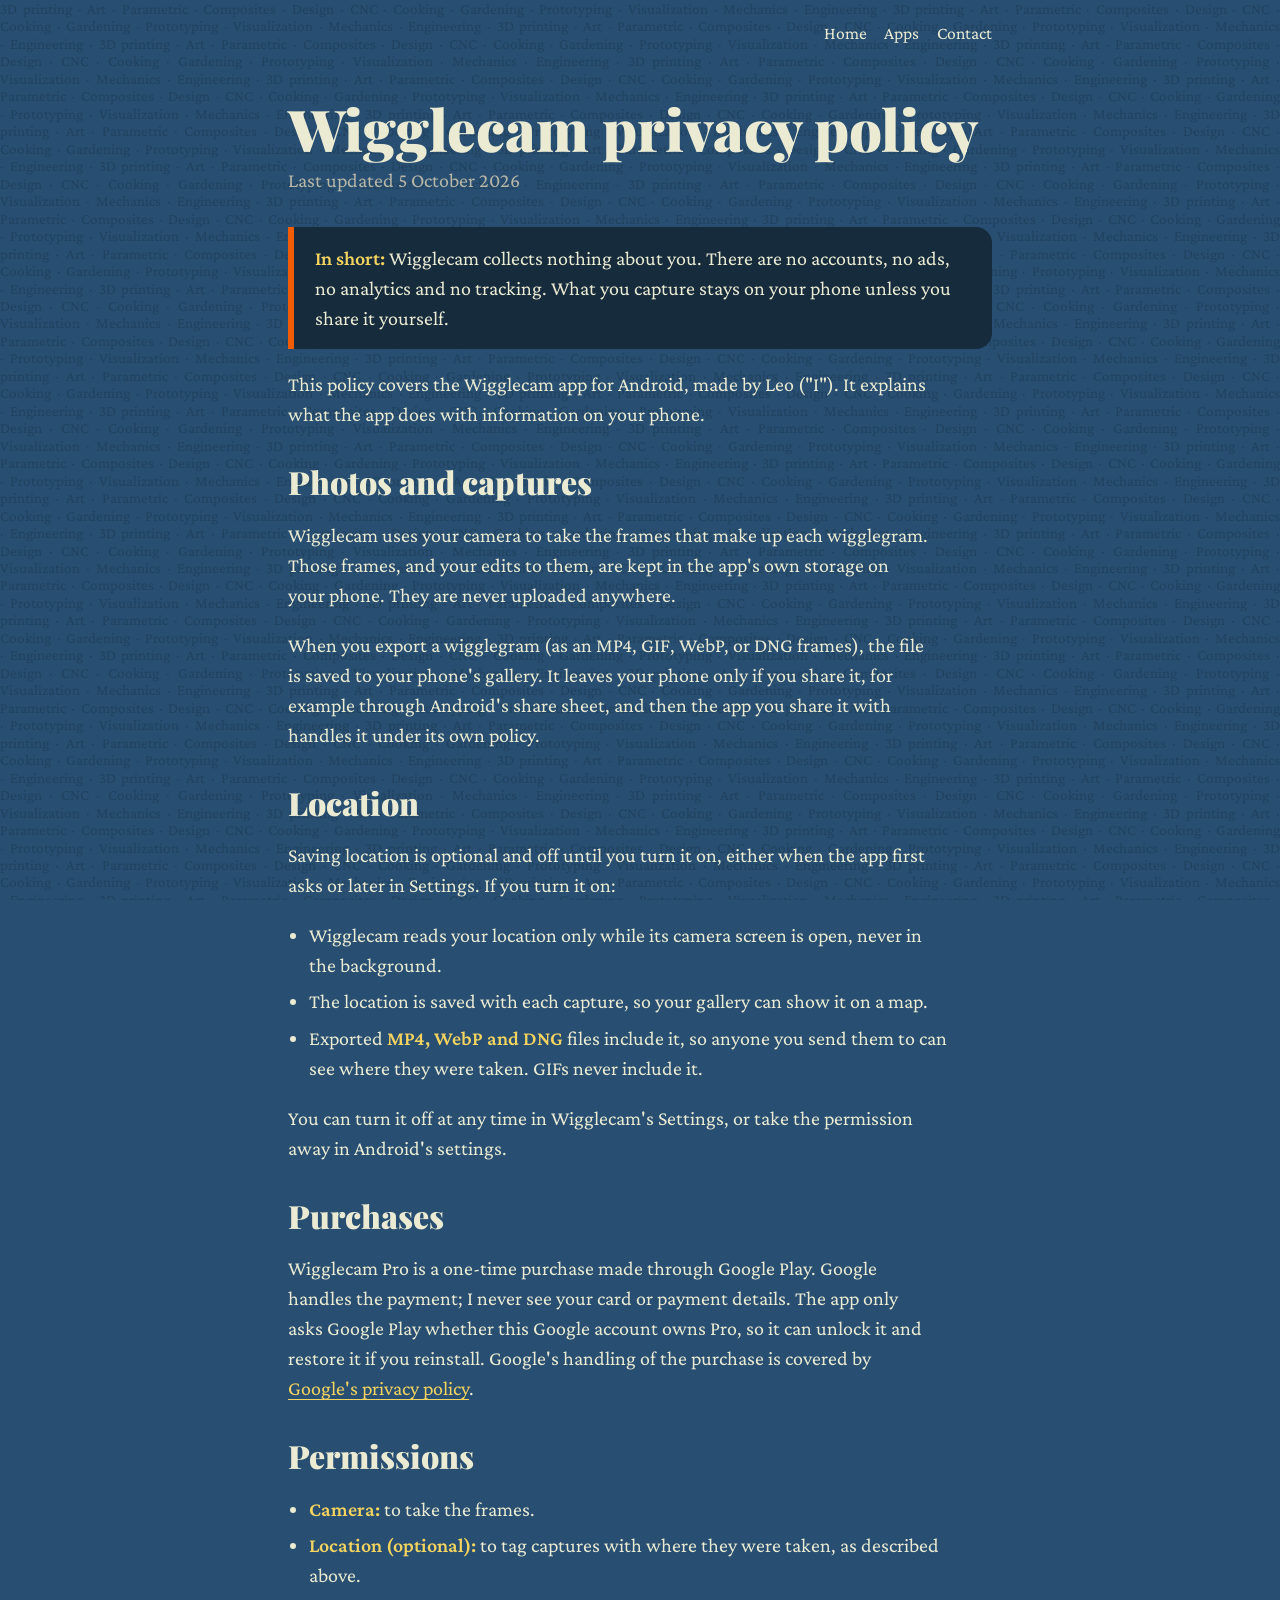
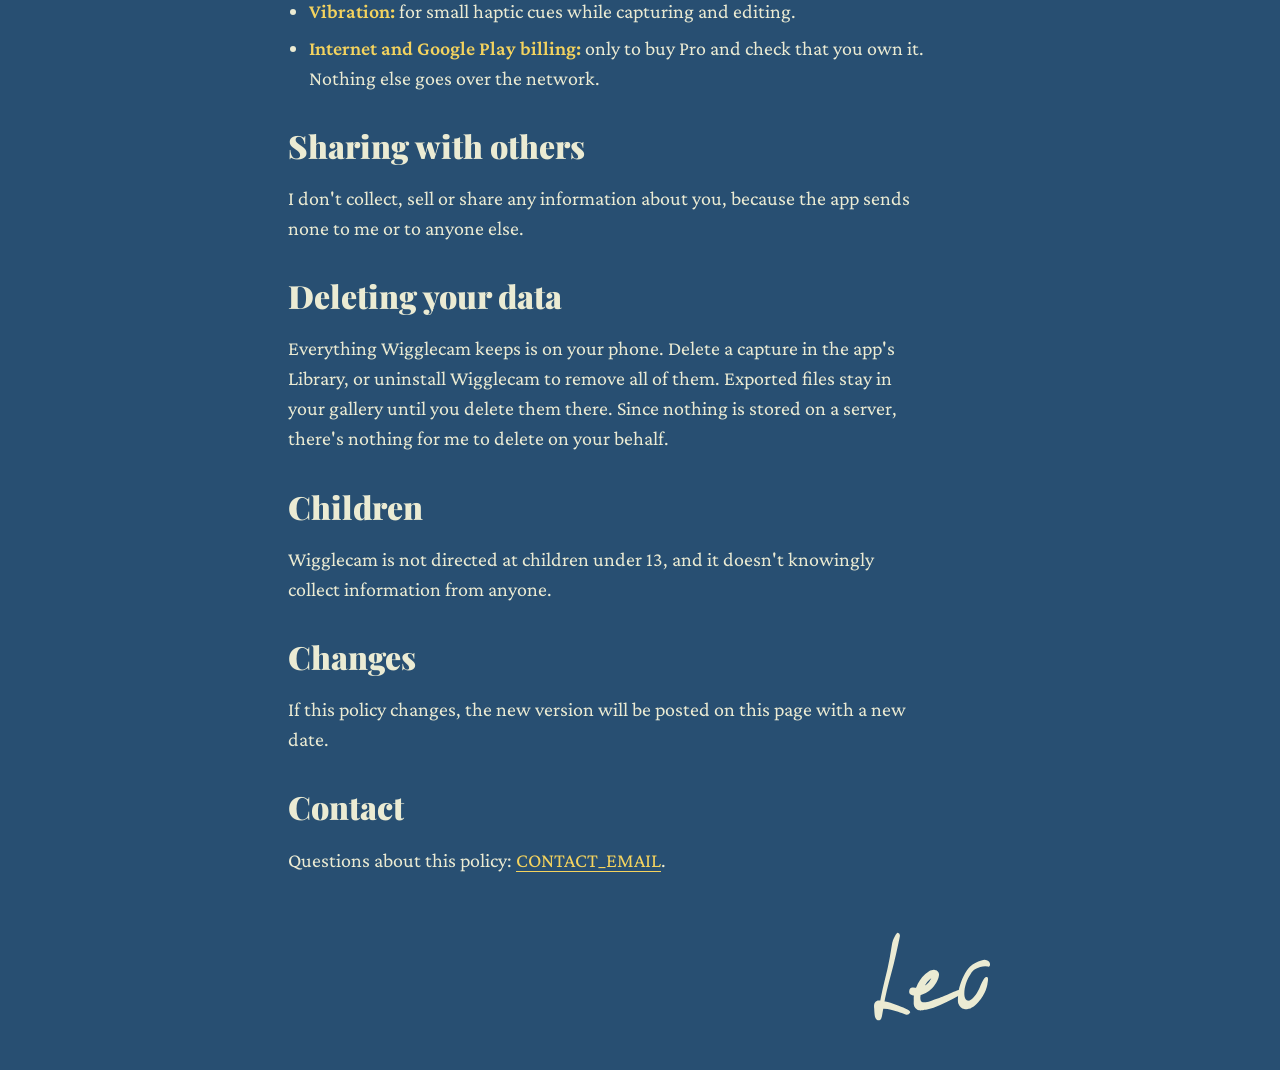
==== wigglecam/privacy/index.html @ 56bde82a "No site name in the header, cream headings throughout, fonts served from the site Playfair Display a" ====
<!doctype html>
<html lang="en">
<head>
  <meta charset="utf-8">
  <meta name="viewport" content="width=device-width, initial-scale=1">
  <title>Wigglecam Privacy Policy</title>
  <meta name="description" content="What Wigglecam does with your photos, your location and your purchase: it keeps them on your phone.">
  <link rel="icon" href="../../assets/logo.svg" type="image/svg+xml">
  <link rel="stylesheet" href="../../assets/fonts.css">
  <link rel="stylesheet" href="../../assets/site.css">
</head>
<body>
  <div class="texture" aria-hidden="true"></div>
  <div class="page policy">
    <header class="top">
      <nav aria-label="Sections"><a href="../../">Home</a><a href="../../#apps">Apps</a><a href="../../#contact">Contact</a></nav>
    </header>

    <main>
      <h1>Wigglecam privacy policy</h1>
      <p class="date">Last updated 5 October 2026</p>

      <div class="summary">
        <p><strong>In short:</strong> Wigglecam collects nothing about you. There are no accounts, no ads, no analytics and no tracking. What you capture stays on your phone unless you share it yourself.</p>
      </div>

      <p>This policy covers the Wigglecam app for Android, made by Leo ("I"). It explains what the app does with information on your phone.</p>

      <h2>Photos and captures</h2>
      <p>Wigglecam uses your camera to take the frames that make up each wigglegram. Those frames, and your edits to them, are kept in the app's own storage on your phone. They are never uploaded anywhere.</p>
      <p>When you export a wigglegram (as an MP4, GIF, WebP, or DNG frames), the file is saved to your phone's gallery. It leaves your phone only if you share it, for example through Android's share sheet, and then the app you share it with handles it under its own policy.</p>

      <h2>Location</h2>
      <p>Saving location is optional and off until you turn it on, either when the app first asks or later in Settings. If you turn it on:</p>
      <ul>
        <li>Wigglecam reads your location only while its camera screen is open, never in the background.</li>
        <li>The location is saved with each capture, so your gallery can show it on a map.</li>
        <li>Exported <strong>MP4, WebP and DNG</strong> files include it, so anyone you send them to can see where they were taken. GIFs never include it.</li>
      </ul>
      <p>You can turn it off at any time in Wigglecam's Settings, or take the permission away in Android's settings.</p>

      <h2>Purchases</h2>
      <p>Wigglecam Pro is a one-time purchase made through Google Play. Google handles the payment; I never see your card or payment details. The app only asks Google Play whether this Google account owns Pro, so it can unlock it and restore it if you reinstall. Google's handling of the purchase is covered by <a href="https://policies.google.com/privacy">Google's privacy policy</a>.</p>

      <h2>Permissions</h2>
      <ul>
        <li><strong>Camera:</strong> to take the frames.</li>
        <li><strong>Location (optional):</strong> to tag captures with where they were taken, as described above.</li>
        <li><strong>Vibration:</strong> for small haptic cues while capturing and editing.</li>
        <li><strong>Internet and Google Play billing:</strong> only to buy Pro and check that you own it. Nothing else goes over the network.</li>
      </ul>

      <h2>Sharing with others</h2>
      <p>I don't collect, sell or share any information about you, because the app sends none to me or to anyone else.</p>

      <h2>Deleting your data</h2>
      <p>Everything Wigglecam keeps is on your phone. Delete a capture in the app's Library, or uninstall Wigglecam to remove all of them. Exported files stay in your gallery until you delete them there. Since nothing is stored on a server, there's nothing for me to delete on your behalf.</p>

      <h2>Children</h2>
      <p>Wigglecam is not directed at children under 13, and it doesn't knowingly collect information from anyone.</p>

      <h2>Changes</h2>
      <p>If this policy changes, the new version will be posted on this page with a new date.</p>

      <h2>Contact</h2>
      <p>Questions about this policy: <a href="mailto:CONTACT_EMAIL">CONTACT_EMAIL</a>.</p>
    </main>

    <footer><img src="../../assets/signature.svg" alt="Leo"></footer>
  </div>
  <script src="../../assets/texture.js"></script>
</body>
</html>
---- assets/fonts.css ----
/* Playfair Display and Crimson Pro, served from this site. Both under the SIL Open Font License 1.1: see fonts/OFL-*.txt. */
@font-face {
  font-family: "Crimson Pro";
  font-style: italic;
  font-weight: 400;
  font-display: swap;
  src: url("fonts/CrimsonPro-italic-latin-ext.woff2") format("woff2");
  unicode-range: U+0100-02BA, U+02BD-02C5, U+02C7-02CC, U+02CE-02D7, U+02DD-02FF, U+0304, U+0308, U+0329, U+1D00-1DBF, U+1E00-1E9F, U+1EF2-1EFF, U+2020, U+20A0-20AB, U+20AD-20C4, U+2113, U+2C60-2C7F, U+A720-A7FF;
}

@font-face {
  font-family: "Crimson Pro";
  font-style: italic;
  font-weight: 400;
  font-display: swap;
  src: url("fonts/CrimsonPro-italic-latin.woff2") format("woff2");
  unicode-range: U+0000-00FF, U+0131, U+0152-0153, U+02BB-02BC, U+02C6, U+02DA, U+02DC, U+0304, U+0308, U+0329, U+2000-206F, U+20AC, U+2122, U+2191, U+2193, U+2212, U+2215, U+FEFF, U+FFFD;
}

@font-face {
  font-family: "Crimson Pro";
  font-style: normal;
  font-weight: 400;
  font-display: swap;
  src: url("fonts/CrimsonPro-normal-latin-ext.woff2") format("woff2");
  unicode-range: U+0100-02BA, U+02BD-02C5, U+02C7-02CC, U+02CE-02D7, U+02DD-02FF, U+0304, U+0308, U+0329, U+1D00-1DBF, U+1E00-1E9F, U+1EF2-1EFF, U+2020, U+20A0-20AB, U+20AD-20C4, U+2113, U+2C60-2C7F, U+A720-A7FF;
}

@font-face {
  font-family: "Crimson Pro";
  font-style: normal;
  font-weight: 400;
  font-display: swap;
  src: url("fonts/CrimsonPro-normal-latin.woff2") format("woff2");
  unicode-range: U+0000-00FF, U+0131, U+0152-0153, U+02BB-02BC, U+02C6, U+02DA, U+02DC, U+0304, U+0308, U+0329, U+2000-206F, U+20AC, U+2122, U+2191, U+2193, U+2212, U+2215, U+FEFF, U+FFFD;
}

@font-face {
  font-family: "Crimson Pro";
  font-style: normal;
  font-weight: 600;
  font-display: swap;
  src: url("fonts/CrimsonPro-normal-latin-ext.woff2") format("woff2");
  unicode-range: U+0100-02BA, U+02BD-02C5, U+02C7-02CC, U+02CE-02D7, U+02DD-02FF, U+0304, U+0308, U+0329, U+1D00-1DBF, U+1E00-1E9F, U+1EF2-1EFF, U+2020, U+20A0-20AB, U+20AD-20C4, U+2113, U+2C60-2C7F, U+A720-A7FF;
}

@font-face {
  font-family: "Crimson Pro";
  font-style: normal;
  font-weight: 600;
  font-display: swap;
  src: url("fonts/CrimsonPro-normal-latin.woff2") format("woff2");
  unicode-range: U+0000-00FF, U+0131, U+0152-0153, U+02BB-02BC, U+02C6, U+02DA, U+02DC, U+0304, U+0308, U+0329, U+2000-206F, U+20AC, U+2122, U+2191, U+2193, U+2212, U+2215, U+FEFF, U+FFFD;
}

@font-face {
  font-family: "Playfair Display";
  font-style: normal;
  font-weight: 900;
  font-display: swap;
  src: url("fonts/PlayfairDisplay-normal-latin-ext.woff2") format("woff2");
  unicode-range: U+0100-02BA, U+02BD-02C5, U+02C7-02CC, U+02CE-02D7, U+02DD-02FF, U+0304, U+0308, U+0329, U+1D00-1DBF, U+1E00-1E9F, U+1EF2-1EFF, U+2020, U+20A0-20AB, U+20AD-20C4, U+2113, U+2C60-2C7F, U+A720-A7FF;
}

@font-face {
  font-family: "Playfair Display";
  font-style: normal;
  font-weight: 900;
  font-display: swap;
  src: url("fonts/PlayfairDisplay-normal-latin.woff2") format("woff2");
  unicode-range: U+0000-00FF, U+0131, U+0152-0153, U+02BB-02BC, U+02C6, U+02DA, U+02DC, U+0304, U+0308, U+0329, U+2000-206F, U+20AC, U+2122, U+2191, U+2193, U+2212, U+2215, U+FEFF, U+FFFD;
}
---- assets/site.css ----
:root {
  --navy: #284f72;
  --navy-deep: #162c3d;
  --cream: #ebebd3;
  --cream-dim: #b7b6a7;
  --yellow: #f4d35e;
  --peach: #ee964b;
  --orange: #f25c05;
  --rust: #bc4206;
  --display: "Playfair Display", "Bodoni MT", Didot, Georgia, serif;
  --body: "Crimson Pro", "Times New Roman", Times, serif;
}

* { box-sizing: border-box; }

html { background: var(--navy); }

body {
  margin: 0;
  min-height: 100vh;
  background: var(--navy);
  color: var(--cream);
  font: 400 1.25rem/1.5 var(--body);
  -webkit-font-smoothing: antialiased;
  overflow-x: hidden;
}

/* The faint wall of words behind everything, as in the definition panel. */
.texture {
  position: fixed;
  inset: 0;
  z-index: 0;
  overflow: hidden;
  pointer-events: none;
  user-select: none;
  color: var(--navy-deep);
  opacity: 0.35;
  font: 400 0.95rem/1.15 var(--body);
  word-spacing: 0.15em;
  text-align: justify;
}

.page {
  position: relative;
  z-index: 1;
  max-width: 46rem;
  margin: 0 auto;
  padding: 0 16px 3rem;
}

a { color: var(--yellow); text-decoration-thickness: 1px; text-underline-offset: 0.18em; }
a:hover { color: var(--peach); }

/* Header */
.top {
  display: flex;
  justify-content: flex-end;
  padding: 1.25rem 0;
}
.top nav { display: flex; gap: 1.1rem; font-size: 1.1rem; }
.top nav a { color: var(--cream); text-decoration: none; }
.top nav a:hover { color: var(--yellow); }

/* The dictionary entry */
.entry { padding: 2.5rem 0 1rem; }
.word {
  margin: 0;
  font: 900 clamp(4rem, 17vw, 8.5rem)/0.95 var(--display);
  letter-spacing: -0.01em;
  color: var(--cream);
}
.pron {
  margin: 0.6rem 0 1.8rem;
  font-size: clamp(1.6rem, 5vw, 2.3rem);
}
.pron em { font-style: normal; margin-left: 0.5em; font-size: 0.85em; }
.defs { margin: 0; padding: 0 0 0 1.6rem; font-size: clamp(1.25rem, 3.6vw, 1.55rem); }
.defs li { padding-left: 0.3rem; margin-bottom: 0.5rem; }
.defs li::marker { font-weight: 700; }

/* Sections */
h2 {
  font: 900 clamp(2.2rem, 7vw, 3rem)/1.1 var(--display);
  margin: 2.5rem 0 1.2rem;
  color: var(--cream);
}

.app {
  display: grid;
  grid-template-columns: 5.5rem 1fr;
  gap: 1.25rem;
  align-items: start;
  padding: 1.5rem;
  background: var(--navy-deep);
  border-radius: 1.4rem;
  box-shadow: 0.5rem 0.5rem 0 var(--orange);
}
.app img { width: 5.5rem; height: 5.5rem; display: block; border-radius: 1.3rem; }
.app h3 {
  margin: 0 0 0.3rem;
  font: 900 2rem/1.1 var(--display);
  color: var(--cream);
}
.app p { margin: 0 0 0.75rem; }
.status {
  display: inline-block;
  padding: 0.1rem 0.8rem;
  border-radius: 999px;
  background: var(--yellow);
  color: var(--navy-deep);
  font-weight: 600;
  font-size: 1rem;
}
.links { list-style: none; padding: 0; margin: 0.9rem 0 0; display: flex; flex-wrap: wrap; gap: 1.2rem; font-size: 1.1rem; }

@media (max-width: 30rem) {
  .app { grid-template-columns: 1fr; box-shadow: 0.35rem 0.35rem 0 var(--orange); }
  .app img { width: 4.5rem; height: 4.5rem; }
}

.contact p { margin: 0; font-size: 1.35rem; }

footer {
  margin-top: 3.5rem;
  display: flex;
  justify-content: flex-end;
}
footer img { width: 7.5rem; height: auto; }

/* The privacy policy */
.policy h1 {
  font: 900 clamp(2.4rem, 8vw, 3.6rem)/1.05 var(--display);
  margin: 2rem 0 0.4rem;
}
.policy .date { color: var(--cream-dim); margin: 0 0 2rem; }
.policy h2 { font-size: clamp(1.6rem, 5vw, 2rem); margin: 2.2rem 0 0.6rem; }
.policy p, .policy li { max-width: 40rem; }
.policy ul { padding-left: 1.3rem; }
.policy li { margin-bottom: 0.4rem; }
.policy strong { color: var(--yellow); font-weight: 600; }
.summary {
  background: var(--navy-deep);
  border-left: 0.4rem solid var(--orange);
  border-radius: 0 1rem 1rem 0;
  padding: 1rem 1.3rem;
  margin: 0 0 1rem;
}
.summary p { margin: 0; }
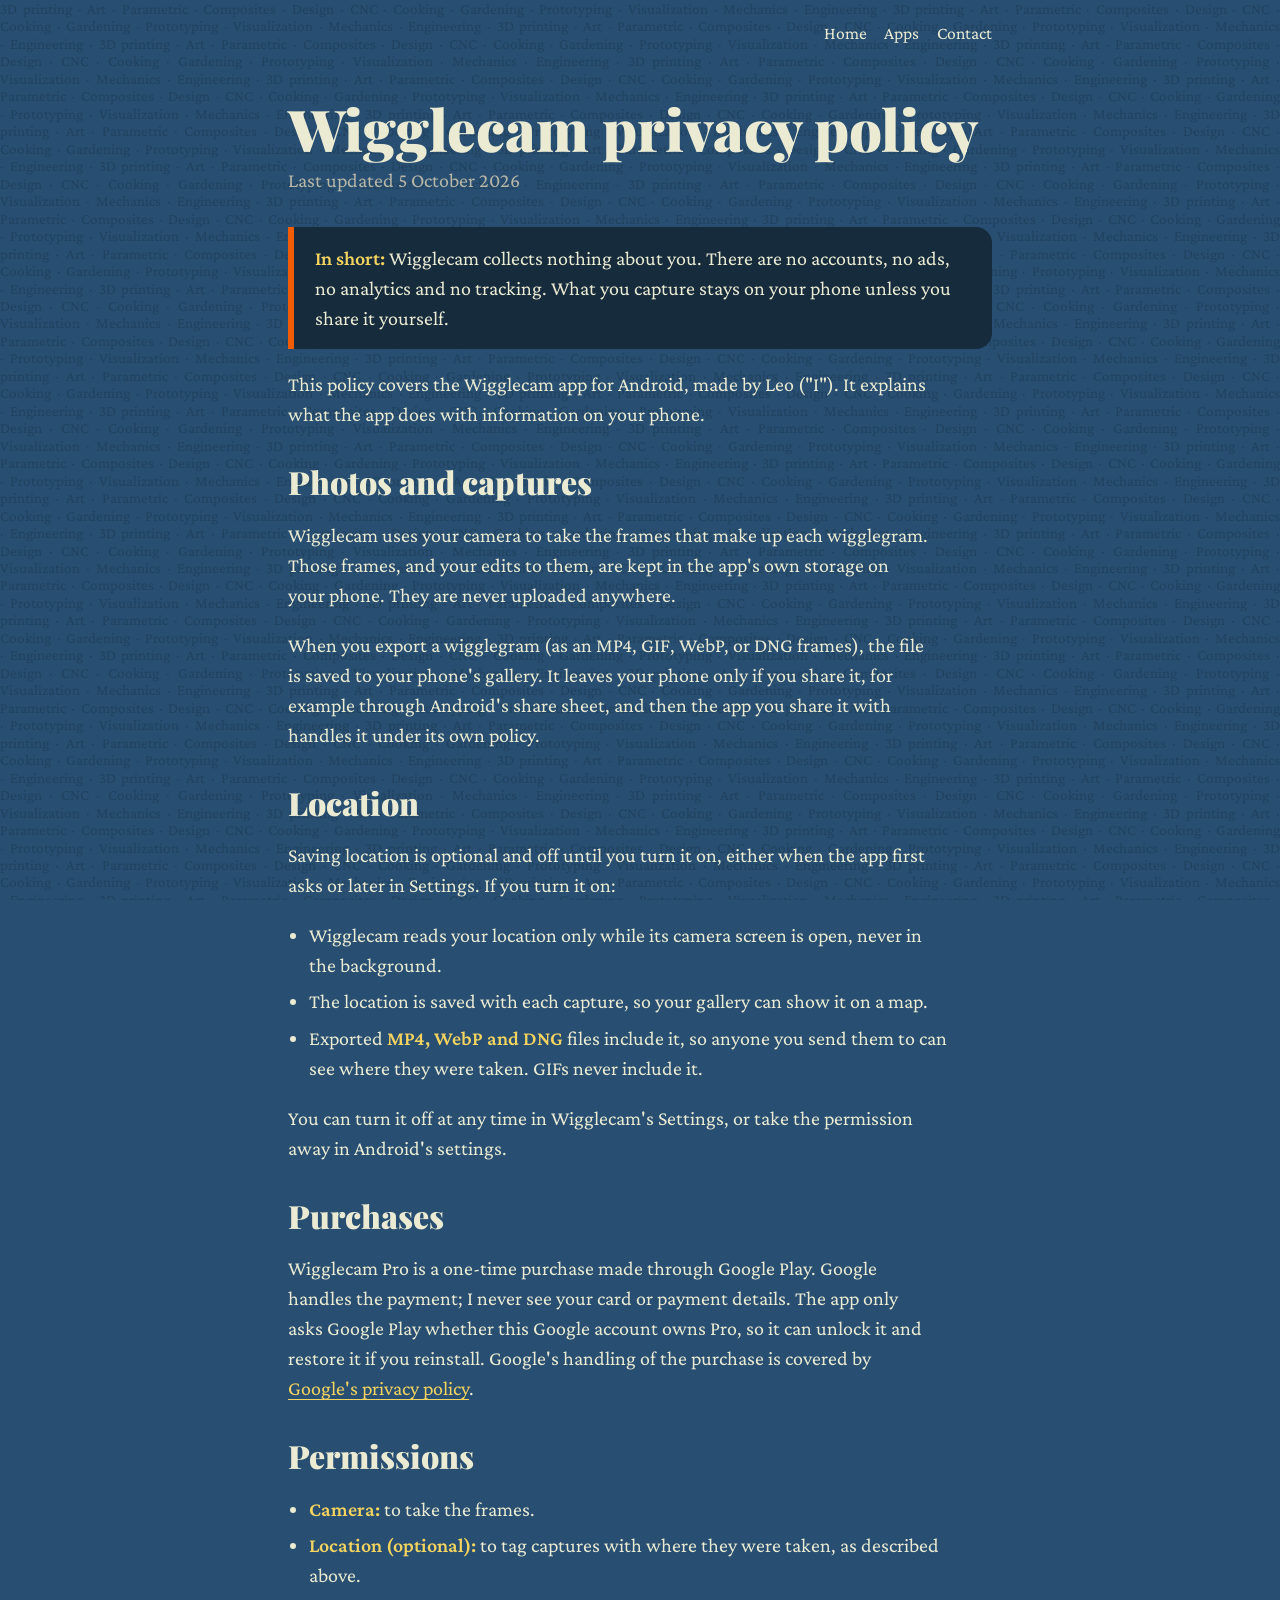
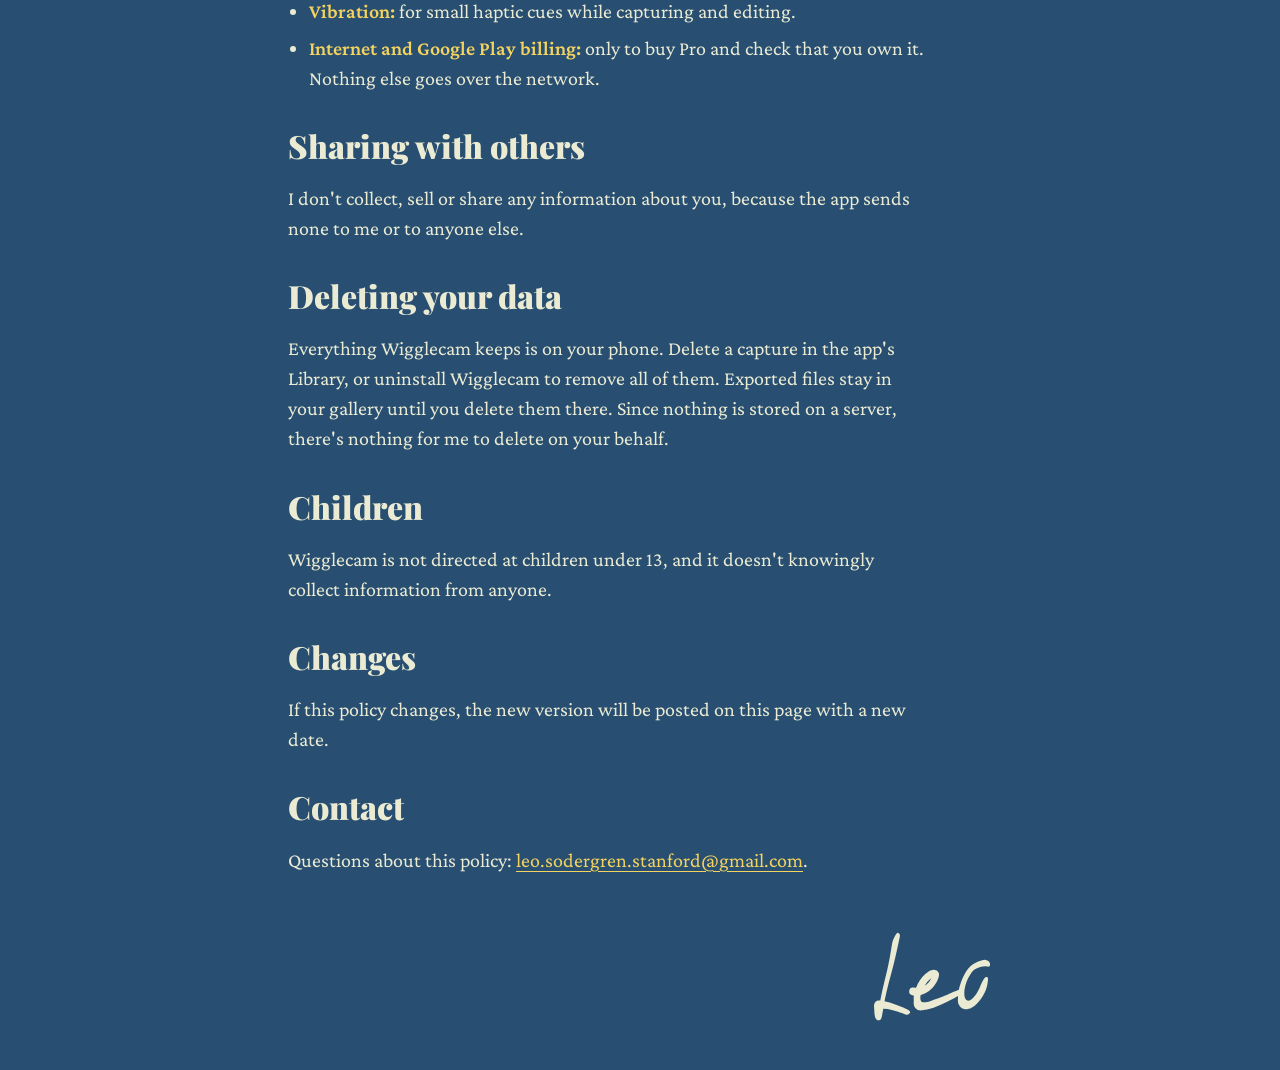
==== commit 154d8194: "Contact email Co-Authored-By: Claude Opus 5.5 <noreply@anthropic.com>" ====
--- a/wigglecam/privacy/index.html
+++ b/wigglecam/privacy/index.html
@@ -63,7 +63,7 @@
       <p>If this policy changes, the new version will be posted on this page with a new date.</p>
 
       <h2>Contact</h2>
-      <p>Questions about this policy: <a href="mailto:CONTACT_EMAIL">CONTACT_EMAIL</a>.</p>
+      <p>Questions about this policy: <a href="mailto:leo.sodergren.stanford@gmail.com">leo.sodergren.stanford@gmail.com</a>.</p>
     </main>
 
     <footer><img src="../../assets/signature.svg" alt="Leo"></footer>
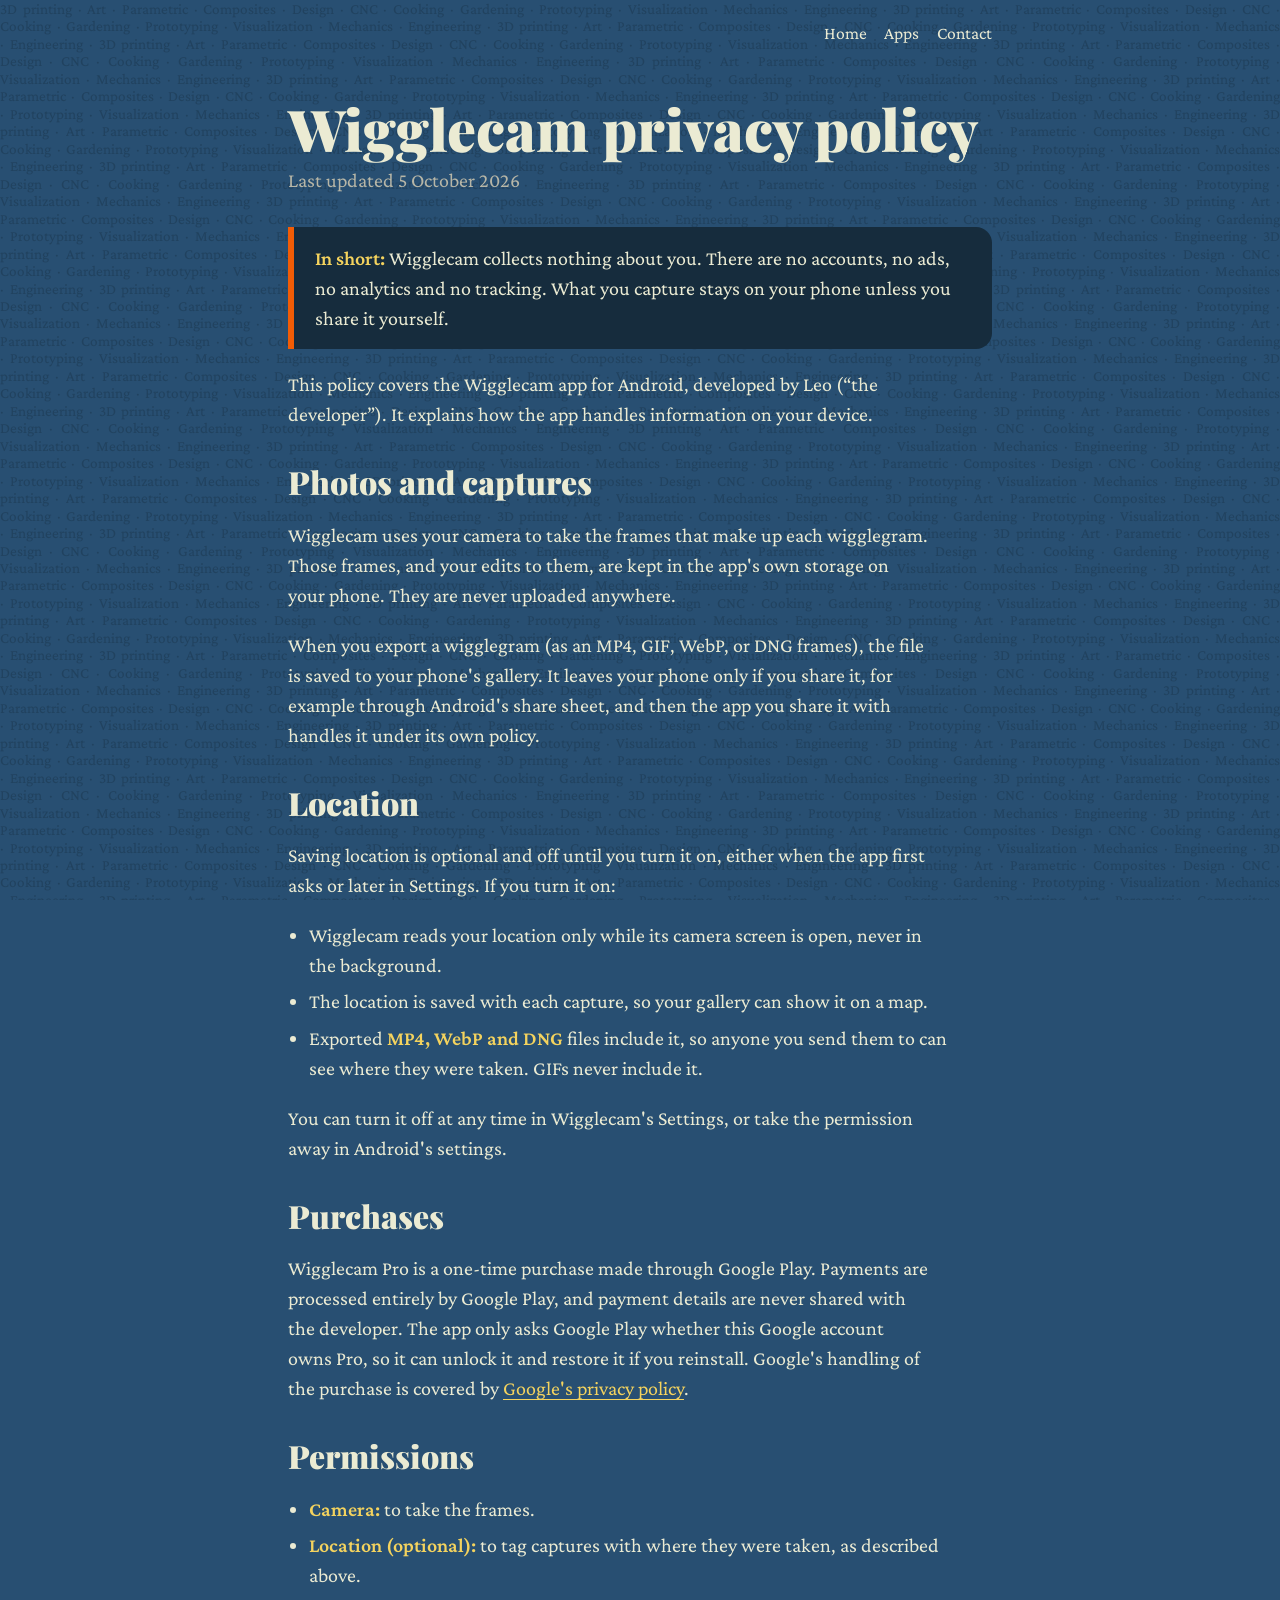
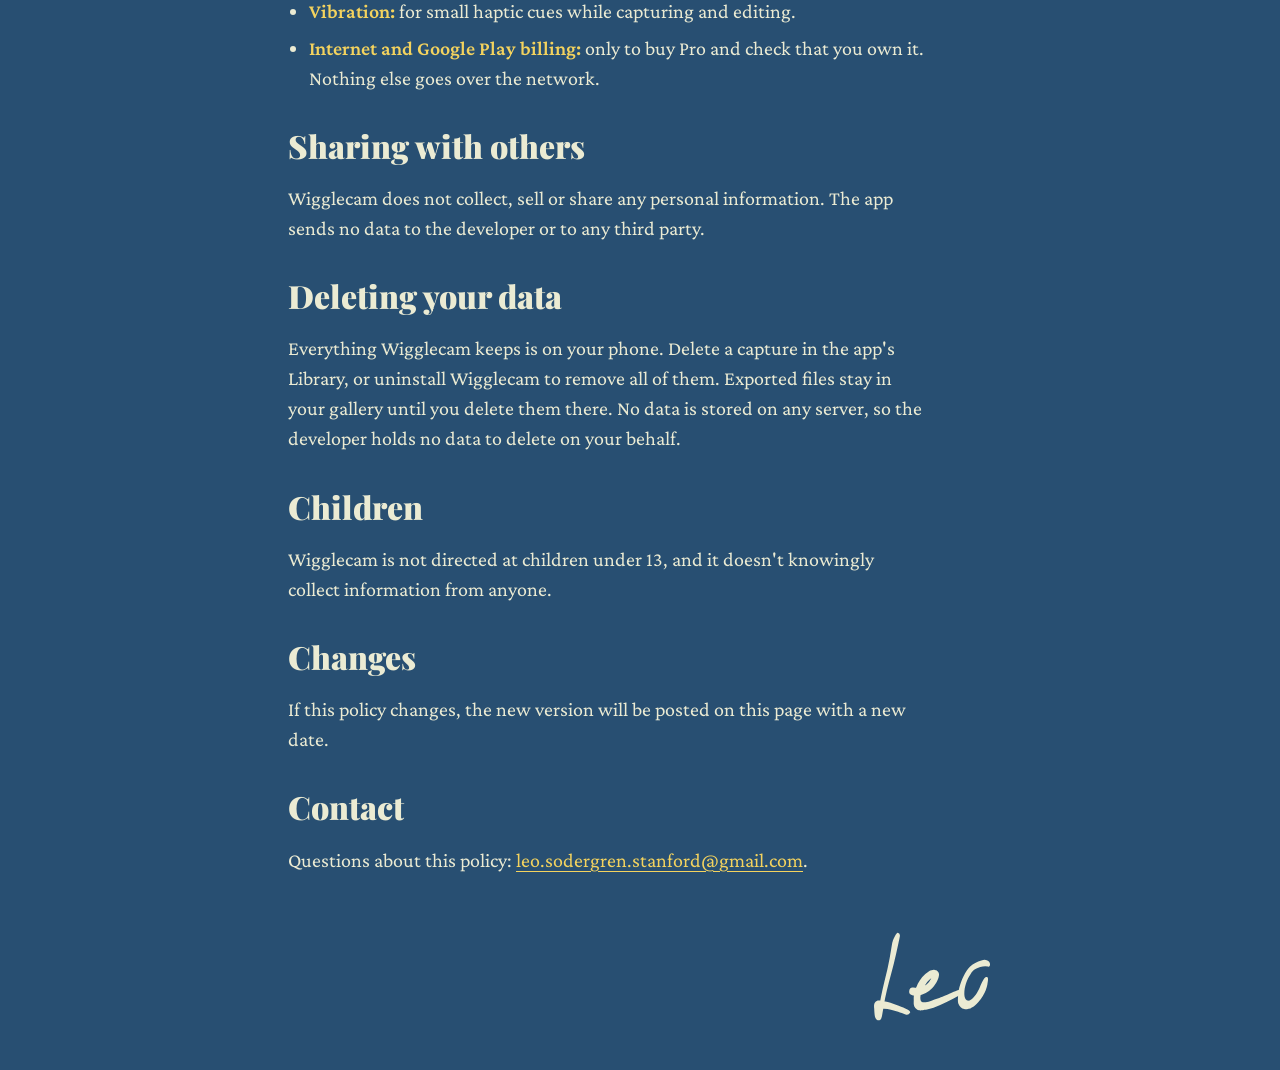
==== commit fcc3e5f7: "Privacy policy in the third person: "the developer", no "I" Co-Authored-By: Claude Opus 5.5 <noreply" ====
--- a/wigglecam/privacy/index.html
+++ b/wigglecam/privacy/index.html
@@ -24,7 +24,7 @@
         <p><strong>In short:</strong> Wigglecam collects nothing about you. There are no accounts, no ads, no analytics and no tracking. What you capture stays on your phone unless you share it yourself.</p>
       </div>
 
-      <p>This policy covers the Wigglecam app for Android, made by Leo ("I"). It explains what the app does with information on your phone.</p>
+      <p>This policy covers the Wigglecam app for Android, developed by Leo (“the developer”). It explains how the app handles information on your device.</p>
 
       <h2>Photos and captures</h2>
       <p>Wigglecam uses your camera to take the frames that make up each wigglegram. Those frames, and your edits to them, are kept in the app's own storage on your phone. They are never uploaded anywhere.</p>
@@ -40,7 +40,7 @@
       <p>You can turn it off at any time in Wigglecam's Settings, or take the permission away in Android's settings.</p>
 
       <h2>Purchases</h2>
-      <p>Wigglecam Pro is a one-time purchase made through Google Play. Google handles the payment; I never see your card or payment details. The app only asks Google Play whether this Google account owns Pro, so it can unlock it and restore it if you reinstall. Google's handling of the purchase is covered by <a href="https://policies.google.com/privacy">Google's privacy policy</a>.</p>
+      <p>Wigglecam Pro is a one-time purchase made through Google Play. Payments are processed entirely by Google Play, and payment details are never shared with the developer. The app only asks Google Play whether this Google account owns Pro, so it can unlock it and restore it if you reinstall. Google's handling of the purchase is covered by <a href="https://policies.google.com/privacy">Google's privacy policy</a>.</p>
 
       <h2>Permissions</h2>
       <ul>
@@ -51,10 +51,10 @@
       </ul>
 
       <h2>Sharing with others</h2>
-      <p>I don't collect, sell or share any information about you, because the app sends none to me or to anyone else.</p>
+      <p>Wigglecam does not collect, sell or share any personal information. The app sends no data to the developer or to any third party.</p>
 
       <h2>Deleting your data</h2>
-      <p>Everything Wigglecam keeps is on your phone. Delete a capture in the app's Library, or uninstall Wigglecam to remove all of them. Exported files stay in your gallery until you delete them there. Since nothing is stored on a server, there's nothing for me to delete on your behalf.</p>
+      <p>Everything Wigglecam keeps is on your phone. Delete a capture in the app's Library, or uninstall Wigglecam to remove all of them. Exported files stay in your gallery until you delete them there. No data is stored on any server, so the developer holds no data to delete on your behalf.</p>
 
       <h2>Children</h2>
       <p>Wigglecam is not directed at children under 13, and it doesn't knowingly collect information from anyone.</p>
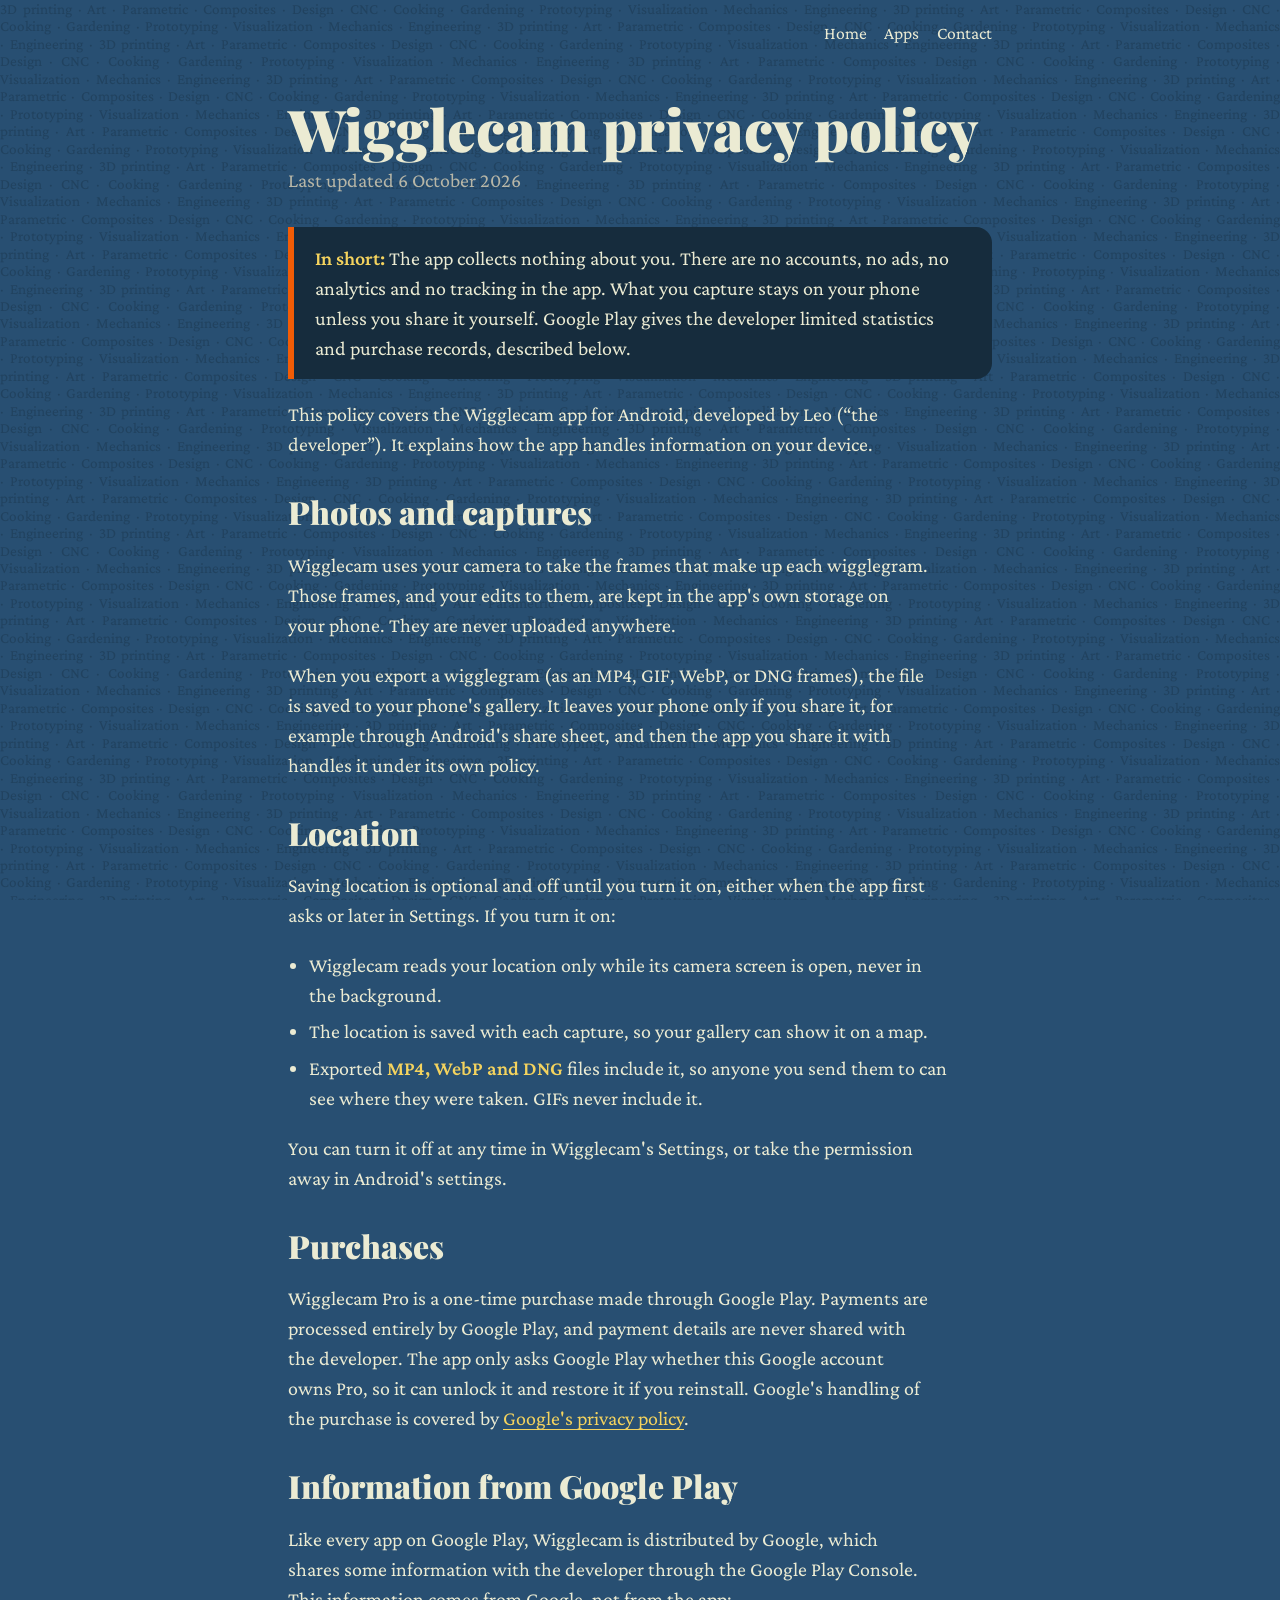
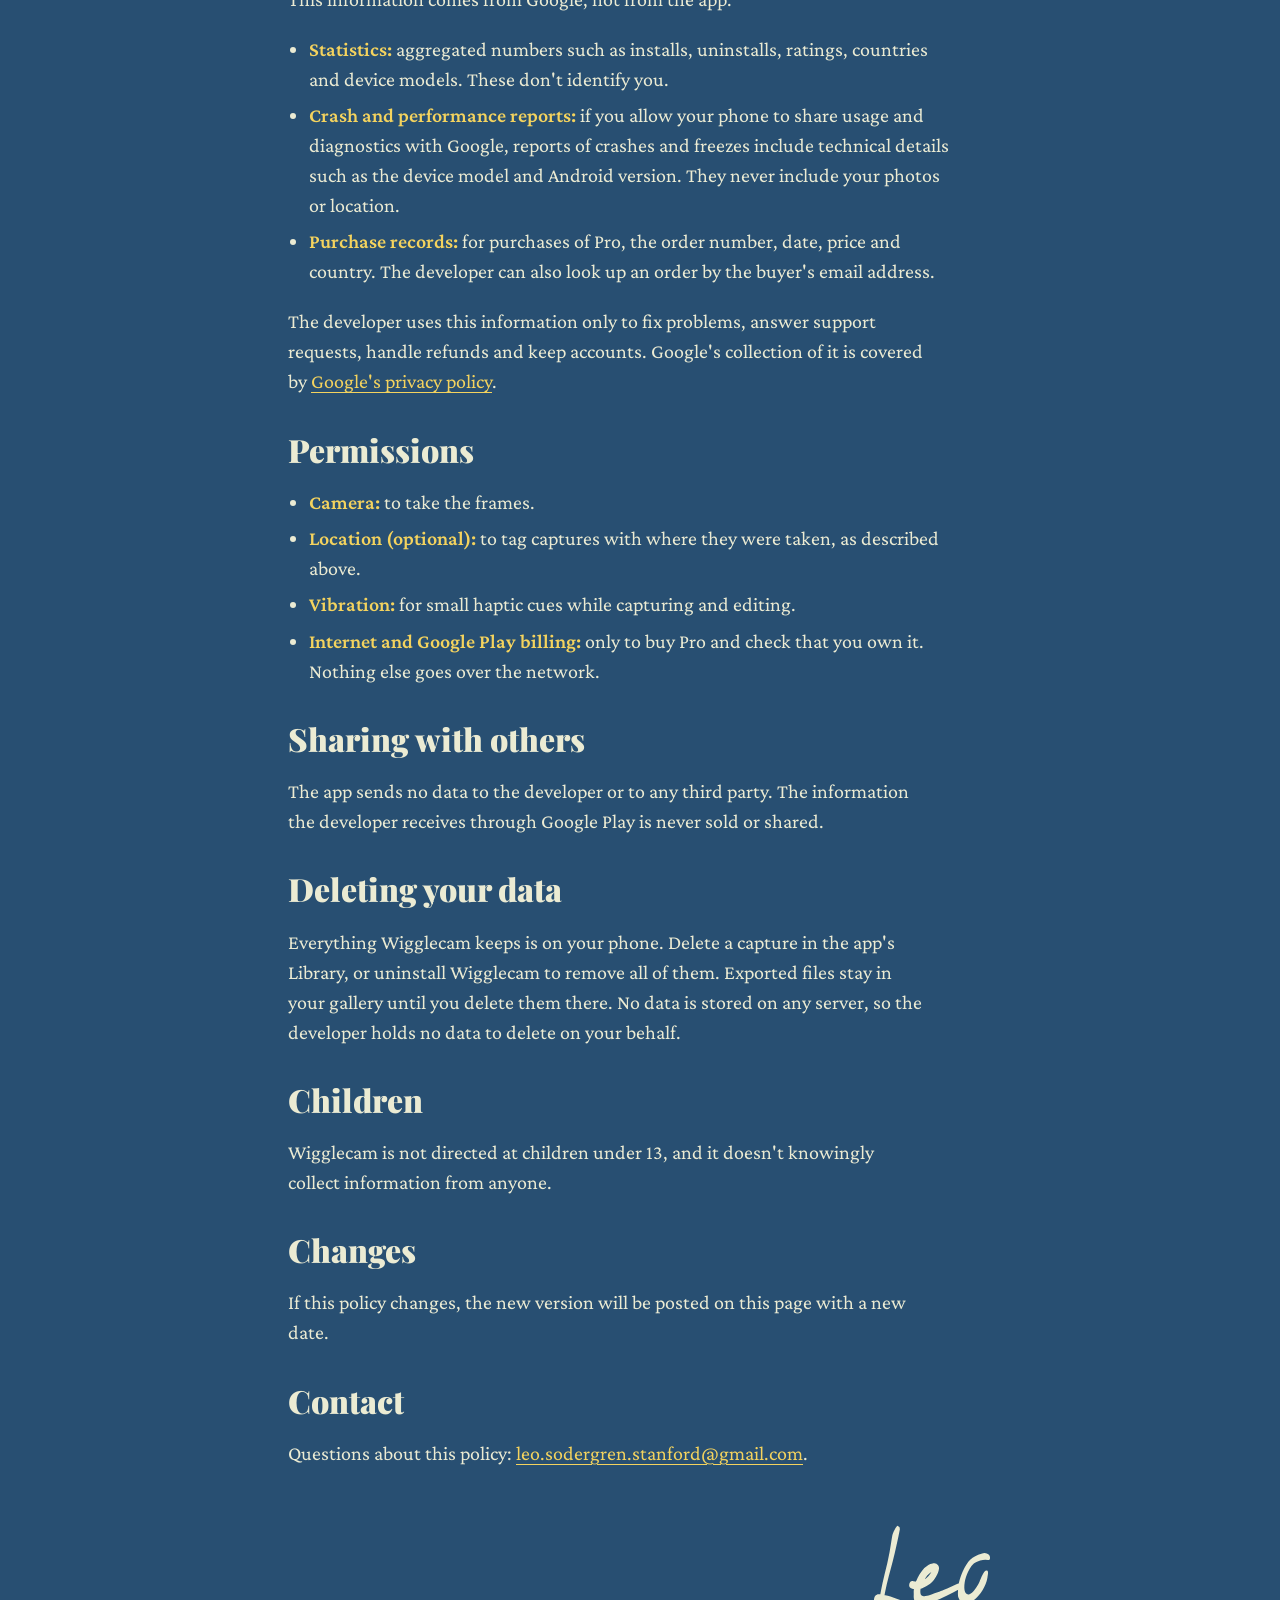
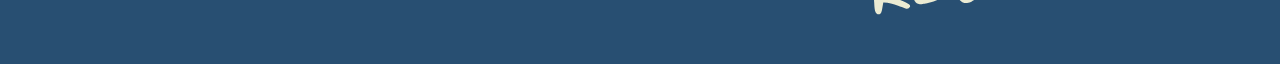
==== commit 51ff48a5: "Privacy policy: say what Google Play shares with the developer (statistics, crash reports, purchase " ====
--- a/wigglecam/privacy/index.html
+++ b/wigglecam/privacy/index.html
@@ -18,10 +18,10 @@
 
     <main>
       <h1>Wigglecam privacy policy</h1>
-      <p class="date">Last updated 5 October 2026</p>
+      <p class="date">Last updated 6 October 2026</p>
 
       <div class="summary">
-        <p><strong>In short:</strong> Wigglecam collects nothing about you. There are no accounts, no ads, no analytics and no tracking. What you capture stays on your phone unless you share it yourself.</p>
+        <p><strong>In short:</strong> The app collects nothing about you. There are no accounts, no ads, no analytics and no tracking in the app. What you capture stays on your phone unless you share it yourself. Google Play gives the developer limited statistics and purchase records, described below.</p>
       </div>
 
       <p>This policy covers the Wigglecam app for Android, developed by Leo (“the developer”). It explains how the app handles information on your device.</p>
@@ -42,6 +42,15 @@
       <h2>Purchases</h2>
       <p>Wigglecam Pro is a one-time purchase made through Google Play. Payments are processed entirely by Google Play, and payment details are never shared with the developer. The app only asks Google Play whether this Google account owns Pro, so it can unlock it and restore it if you reinstall. Google's handling of the purchase is covered by <a href="https://policies.google.com/privacy">Google's privacy policy</a>.</p>
 
+      <h2>Information from Google Play</h2>
+      <p>Like every app on Google Play, Wigglecam is distributed by Google, which shares some information with the developer through the Google Play Console. This information comes from Google, not from the app:</p>
+      <ul>
+        <li><strong>Statistics:</strong> aggregated numbers such as installs, uninstalls, ratings, countries and device models. These don't identify you.</li>
+        <li><strong>Crash and performance reports:</strong> if you allow your phone to share usage and diagnostics with Google, reports of crashes and freezes include technical details such as the device model and Android version. They never include your photos or location.</li>
+        <li><strong>Purchase records:</strong> for purchases of Pro, the order number, date, price and country. The developer can also look up an order by the buyer's email address.</li>
+      </ul>
+      <p>The developer uses this information only to fix problems, answer support requests, handle refunds and keep accounts. Google's collection of it is covered by <a href="https://policies.google.com/privacy">Google's privacy policy</a>.</p>
+
       <h2>Permissions</h2>
       <ul>
         <li><strong>Camera:</strong> to take the frames.</li>
@@ -51,7 +60,7 @@
       </ul>
 
       <h2>Sharing with others</h2>
-      <p>Wigglecam does not collect, sell or share any personal information. The app sends no data to the developer or to any third party.</p>
+      <p>The app sends no data to the developer or to any third party. The information the developer receives through Google Play is never sold or shared.</p>
 
       <h2>Deleting your data</h2>
       <p>Everything Wigglecam keeps is on your phone. Delete a capture in the app's Library, or uninstall Wigglecam to remove all of them. Exported files stay in your gallery until you delete them there. No data is stored on any server, so the developer holds no data to delete on your behalf.</p>
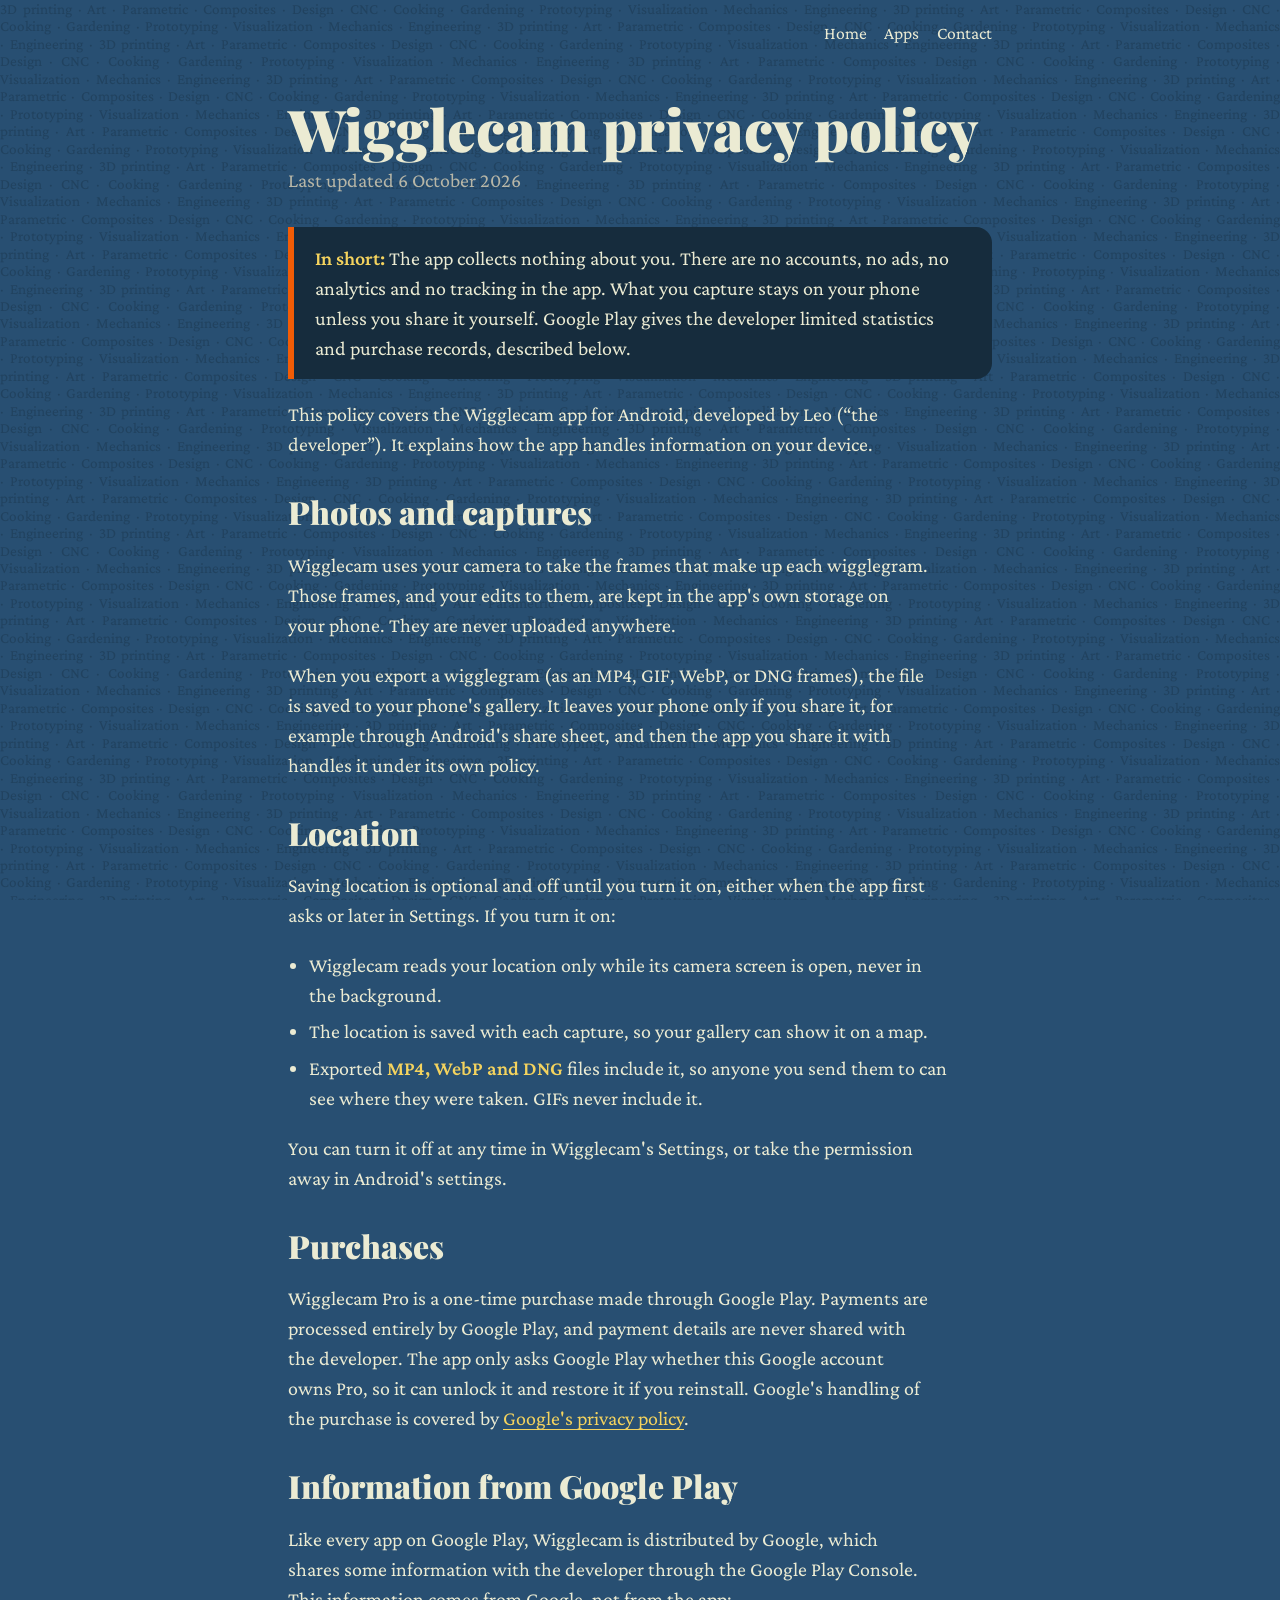
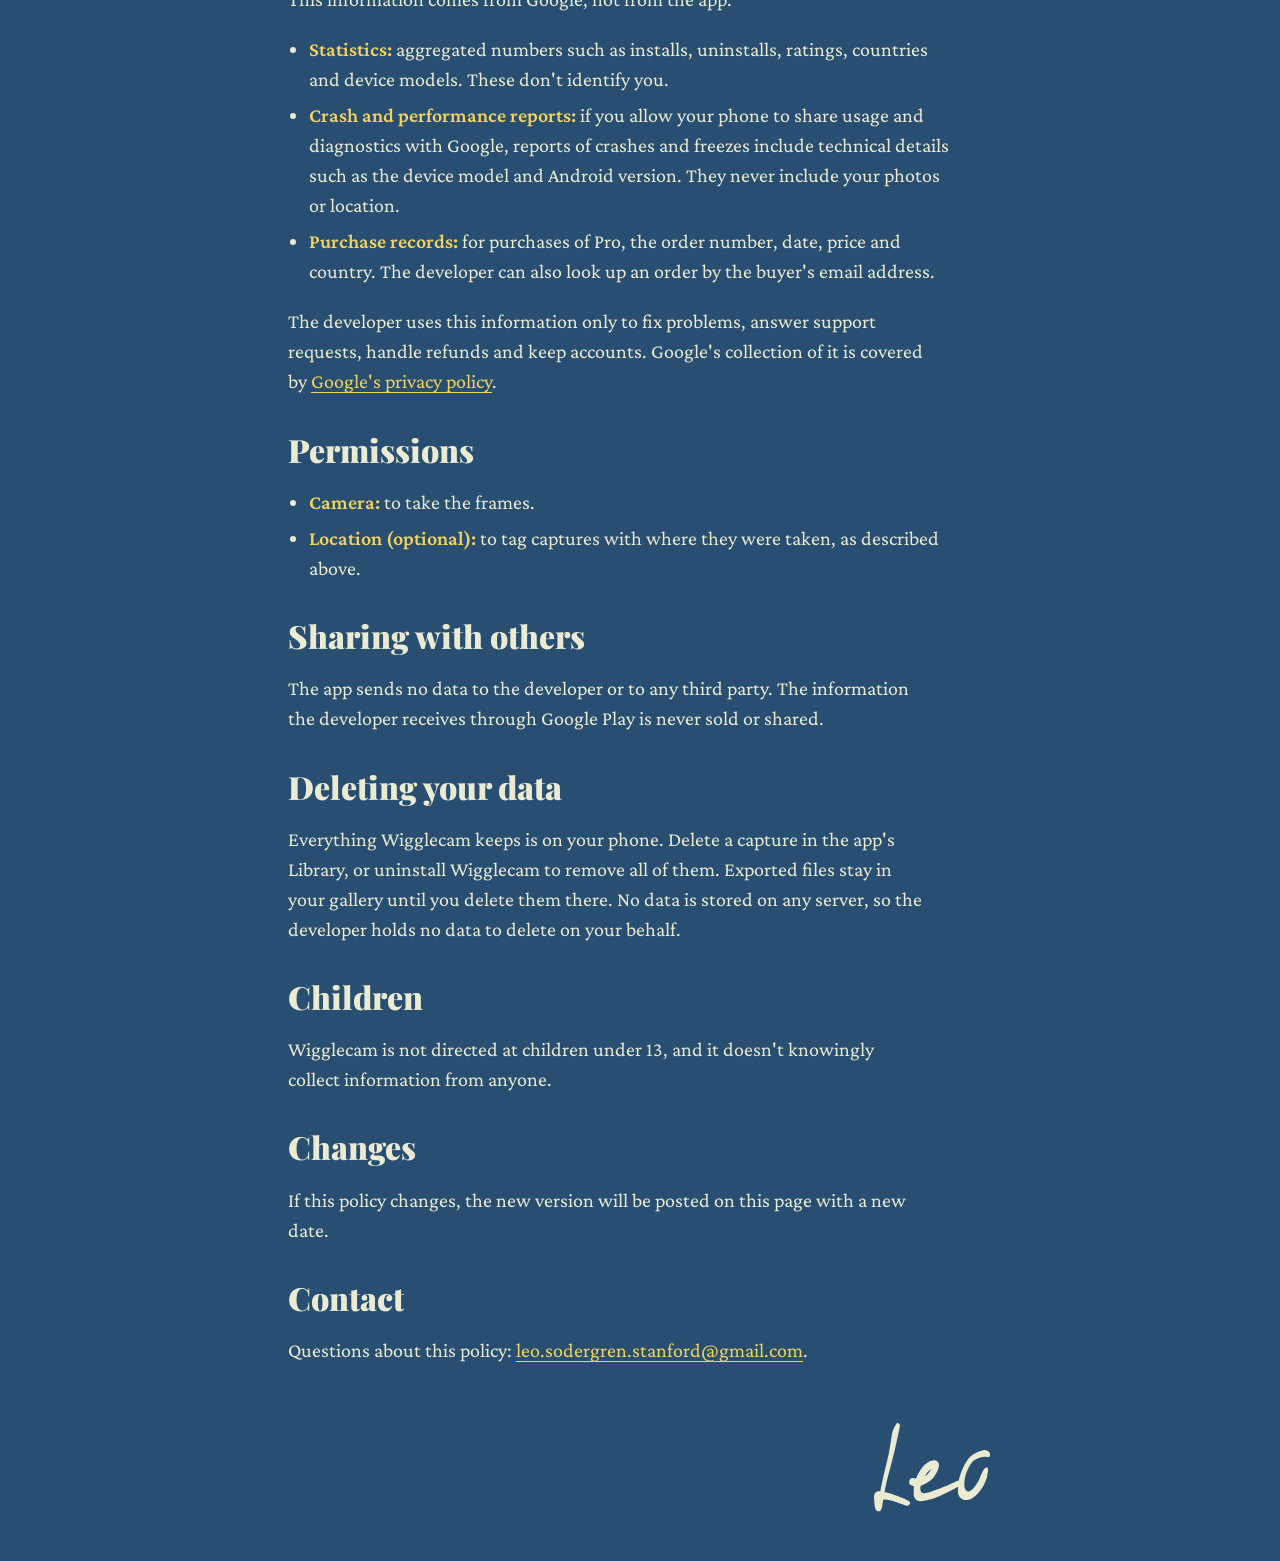
==== commit f8cebdec: "Privacy policy: list only the permissions people are asked for Co-Authored-By: Claude Opus 5.5 <nore" ====
--- a/wigglecam/privacy/index.html
+++ b/wigglecam/privacy/index.html
@@ -55,8 +55,6 @@
       <ul>
         <li><strong>Camera:</strong> to take the frames.</li>
         <li><strong>Location (optional):</strong> to tag captures with where they were taken, as described above.</li>
-        <li><strong>Vibration:</strong> for small haptic cues while capturing and editing.</li>
-        <li><strong>Internet and Google Play billing:</strong> only to buy Pro and check that you own it. Nothing else goes over the network.</li>
       </ul>
 
       <h2>Sharing with others</h2>
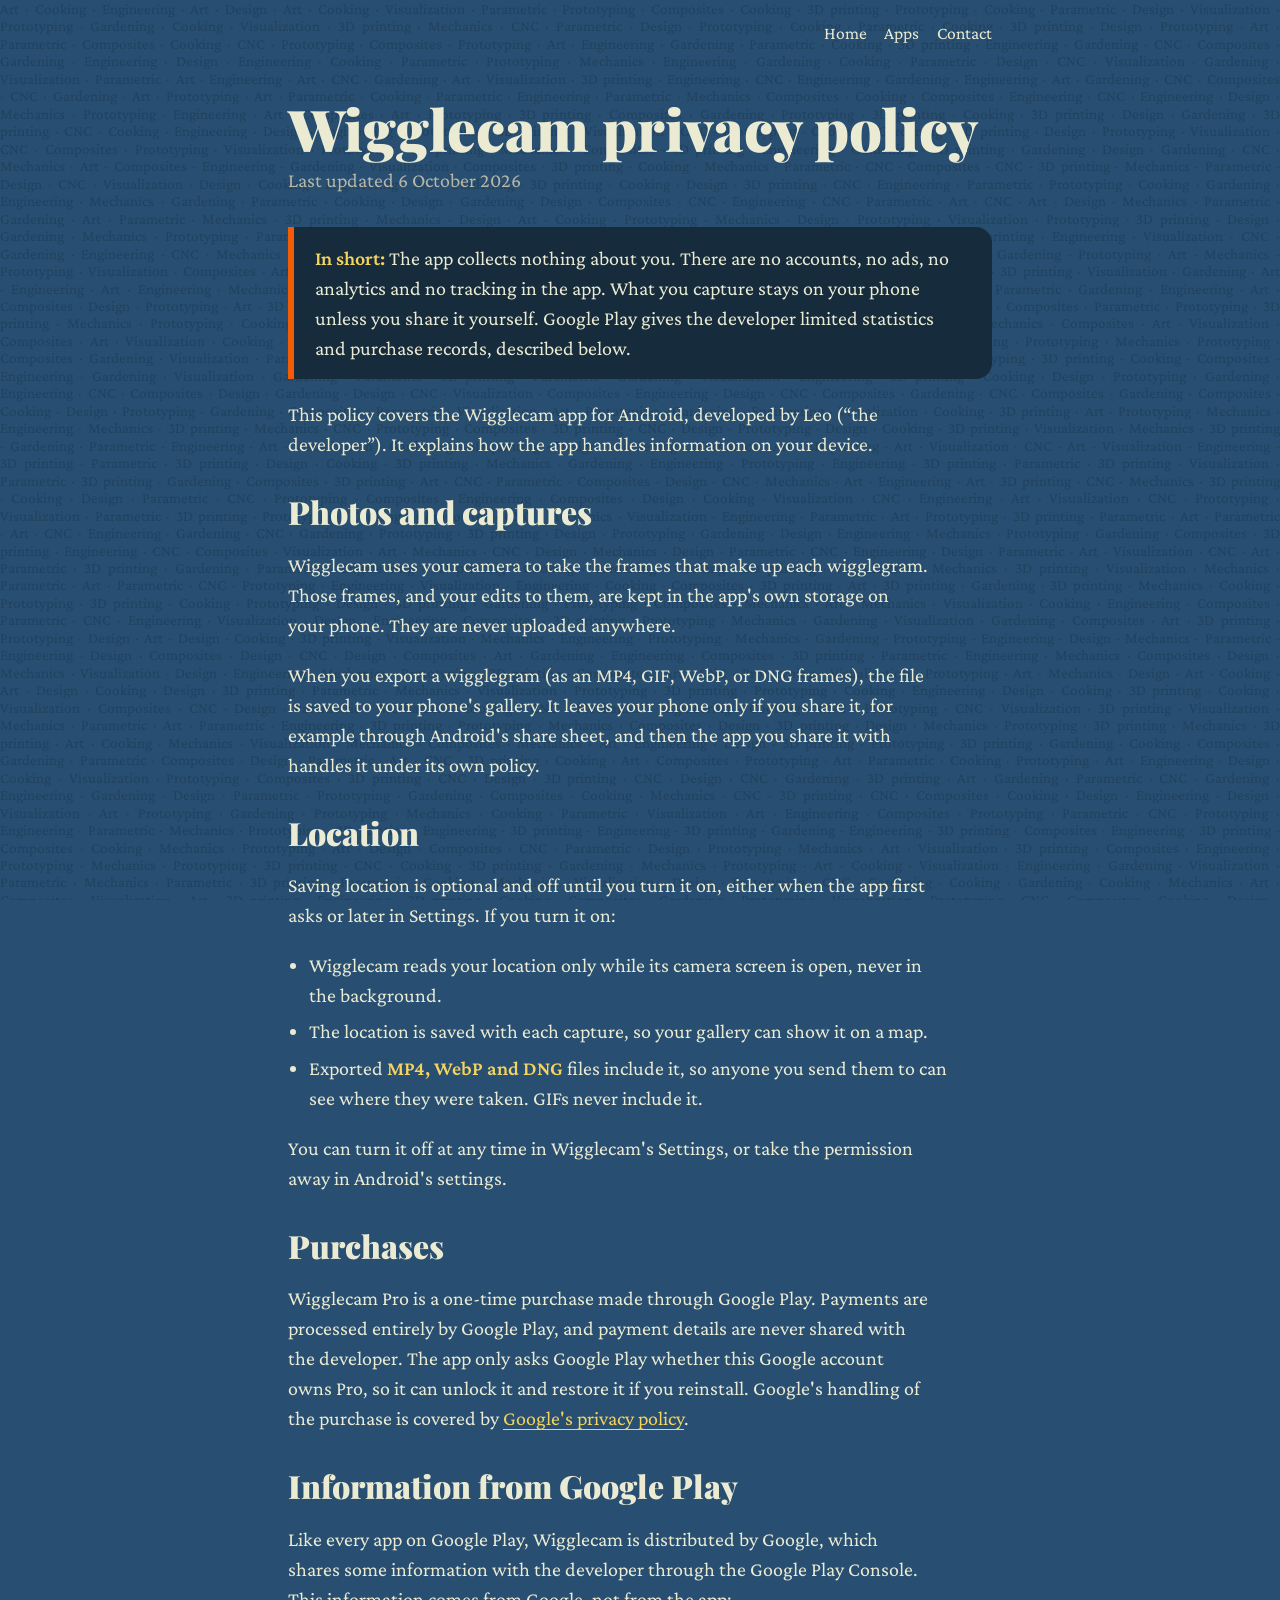
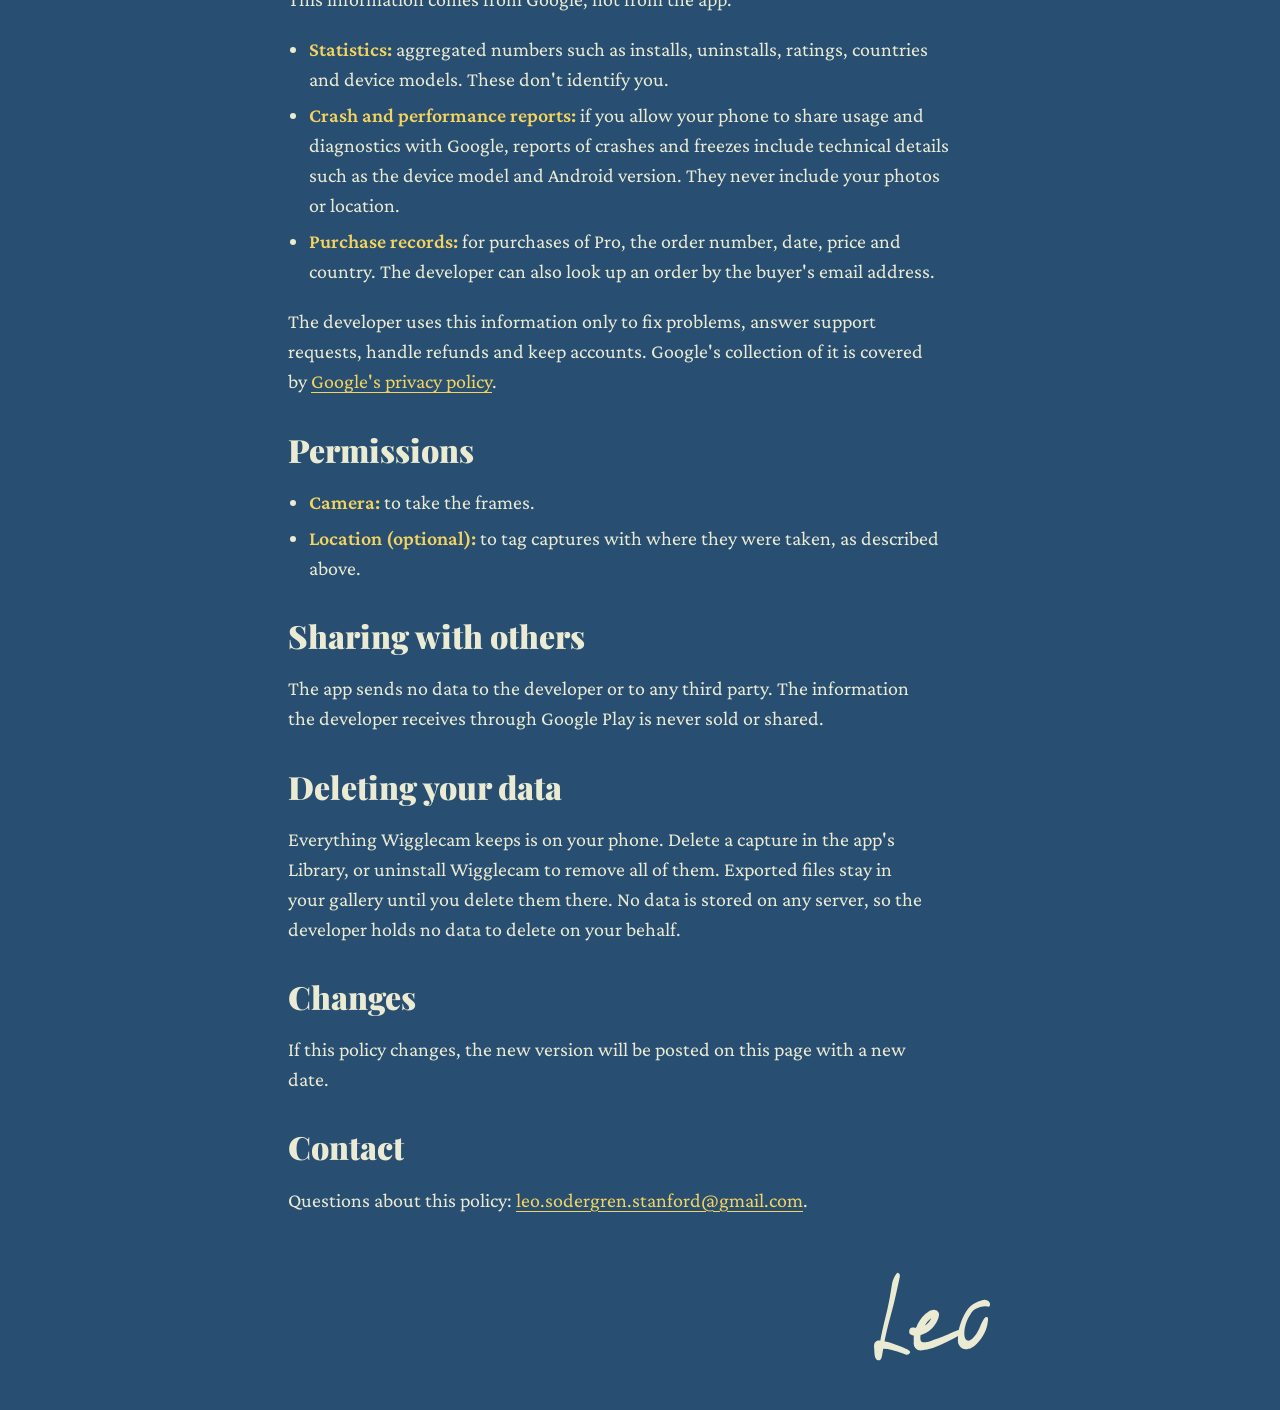
==== commit 07f1c75b: "Background words shuffled and filling the whole window; no children section The wall of words was a " ====
--- a/wigglecam/privacy/index.html
+++ b/wigglecam/privacy/index.html
@@ -63,9 +63,6 @@
       <h2>Deleting your data</h2>
       <p>Everything Wigglecam keeps is on your phone. Delete a capture in the app's Library, or uninstall Wigglecam to remove all of them. Exported files stay in your gallery until you delete them there. No data is stored on any server, so the developer holds no data to delete on your behalf.</p>
 
-      <h2>Children</h2>
-      <p>Wigglecam is not directed at children under 13, and it doesn't knowingly collect information from anyone.</p>
-
       <h2>Changes</h2>
       <p>If this policy changes, the new version will be posted on this page with a new date.</p>
 
--- a/assets/site.css
+++ b/assets/site.css
@@ -28,7 +28,12 @@
 /* The faint wall of words behind everything, as in the definition panel. */
 .texture {
   position: fixed;
-  inset: 0;
+  top: 0;
+  left: 0;
+  right: 0;
+  /* The largest the window gets: on phones, with the address bar hidden. */
+  height: 100vh;
+  height: 100lvh;
   z-index: 0;
   overflow: hidden;
   pointer-events: none;
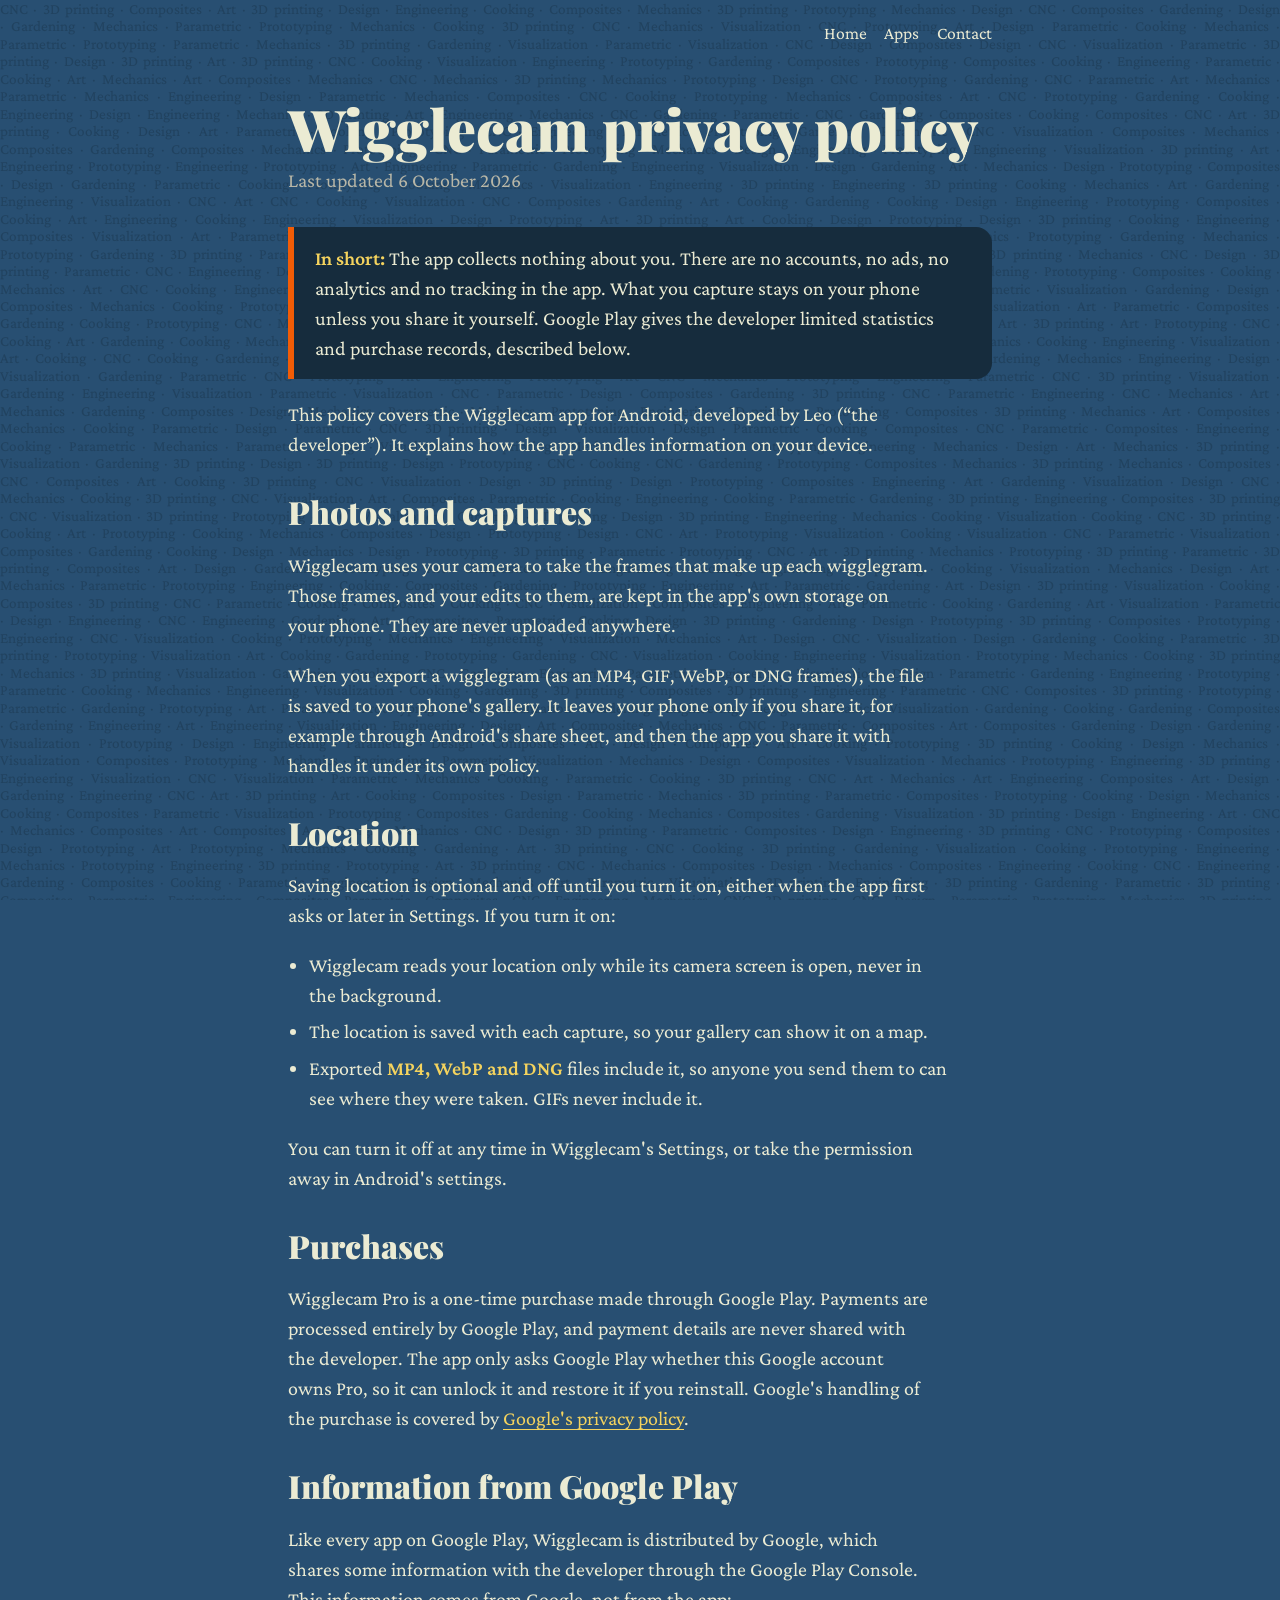
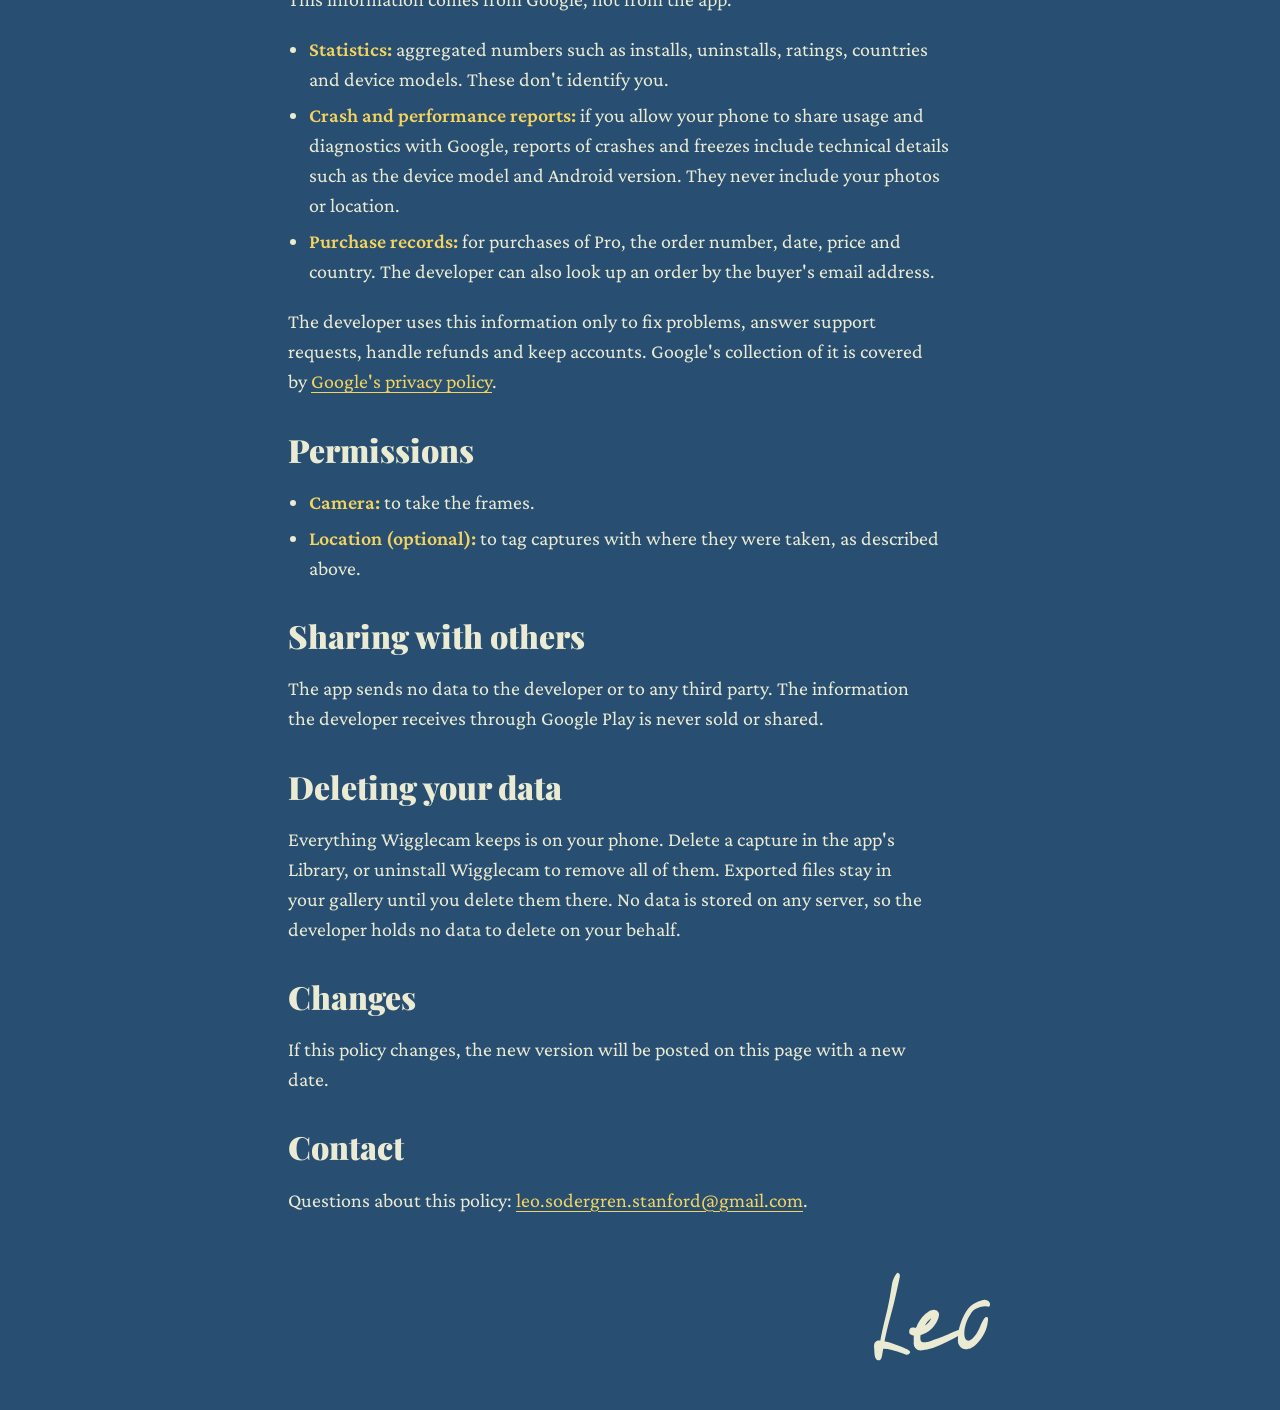
==== commit 0cbde07a: "Added other Photo360 and OneProgrammer to the site" ====
--- a/wigglecam/privacy/index.html
+++ b/wigglecam/privacy/index.html
@@ -5,6 +5,17 @@
   <meta name="viewport" content="width=device-width, initial-scale=1">
   <title>Wigglecam Privacy Policy</title>
   <meta name="description" content="What Wigglecam does with your photos, your location and your purchase: it keeps them on your phone.">
+  <meta name="theme-color" content="#284f72">
+  <meta property="og:type" content="website">
+  <meta property="og:site_name" content="Leo's Babbel">
+  <meta property="og:title" content="Wigglecam Privacy Policy">
+  <meta property="og:description" content="What Wigglecam does with your photos, your location and your purchase: it keeps them on your phone.">
+  <meta property="og:url" content="https://lxo96.github.io/Leos_babbel/wigglecam/privacy/">
+  <meta property="og:image" content="https://lxo96.github.io/Leos_babbel/assets/share.png">
+  <meta property="og:image:width" content="1200">
+  <meta property="og:image:height" content="630">
+  <meta property="og:image:alt" content="The LB logo beside the word Babbel">
+  <meta name="twitter:card" content="summary_large_image">
   <link rel="icon" href="../../assets/logo.svg" type="image/svg+xml">
   <link rel="stylesheet" href="../../assets/fonts.css">
   <link rel="stylesheet" href="../../assets/site.css">
--- a/assets/fonts.css
+++ b/assets/fonts.css
@@ -1,22 +1,4 @@
 /* Playfair Display and Crimson Pro, served from this site. Both under the SIL Open Font License 1.1: see fonts/OFL-*.txt. */
-@font-face {
-  font-family: "Crimson Pro";
-  font-style: italic;
-  font-weight: 400;
-  font-display: swap;
-  src: url("fonts/CrimsonPro-italic-latin-ext.woff2") format("woff2");
-  unicode-range: U+0100-02BA, U+02BD-02C5, U+02C7-02CC, U+02CE-02D7, U+02DD-02FF, U+0304, U+0308, U+0329, U+1D00-1DBF, U+1E00-1E9F, U+1EF2-1EFF, U+2020, U+20A0-20AB, U+20AD-20C4, U+2113, U+2C60-2C7F, U+A720-A7FF;
-}
-
-@font-face {
-  font-family: "Crimson Pro";
-  font-style: italic;
-  font-weight: 400;
-  font-display: swap;
-  src: url("fonts/CrimsonPro-italic-latin.woff2") format("woff2");
-  unicode-range: U+0000-00FF, U+0131, U+0152-0153, U+02BB-02BC, U+02C6, U+02DA, U+02DC, U+0304, U+0308, U+0329, U+2000-206F, U+20AC, U+2122, U+2191, U+2193, U+2212, U+2215, U+FEFF, U+FFFD;
-}
-
 @font-face {
   font-family: "Crimson Pro";
   font-style: normal;
--- a/assets/site.css
+++ b/assets/site.css
@@ -78,6 +78,8 @@
   margin: 0.6rem 0 1.8rem;
   font-size: clamp(1.6rem, 5vw, 2.3rem);
 }
+/* Crimson Pro spaces the stress mark wide: pull its neighbours in. */
+.pron .stress { margin: 0 -0.14em 0 -0.1em; }
 .pron em { font-style: normal; margin-left: 0.5em; font-size: 0.85em; }
 .defs { margin: 0; padding: 0 0 0 1.6rem; font-size: clamp(1.25rem, 3.6vw, 1.55rem); }
 .defs li { padding-left: 0.3rem; margin-bottom: 0.5rem; }
@@ -90,38 +92,47 @@
   color: var(--cream);
 }
 
+/* Apps, grouped by kind: the groups side by side where there's room, their cards stacked */
+.groups {
+  display: grid;
+  grid-template-columns: repeat(auto-fit, minmax(min(18rem, 100%), 1fr));
+  gap: 1.8rem 1.4rem;
+  align-items: start;
+}
+.kind {
+  margin: 0 0 0.8rem;
+  font: 600 1.05rem/1.2 var(--body);
+  letter-spacing: 0.12em;
+  text-transform: uppercase;
+  color: var(--peach);
+}
+.apps { display: grid; gap: 1.4rem; }
 .app {
-  display: grid;
-  grid-template-columns: 5.5rem 1fr;
-  gap: 1.25rem;
-  align-items: start;
-  padding: 1.5rem;
+  padding: 1.1rem 1.2rem 1.2rem;
   background: var(--navy-deep);
-  border-radius: 1.4rem;
-  box-shadow: 0.5rem 0.5rem 0 var(--orange);
+  border-radius: 1.1rem;
+  box-shadow: 0.35rem 0.35rem 0 var(--orange);
+  font-size: 1.1rem;
 }
-.app img { width: 5.5rem; height: 5.5rem; display: block; border-radius: 1.3rem; }
-.app h3 {
-  margin: 0 0 0.3rem;
-  font: 900 2rem/1.1 var(--display);
+.app header { display: flex; gap: 0.9rem; align-items: center; }
+.app img { width: 3.6rem; height: 3.6rem; flex: none; display: block; border-radius: 0.85rem; }
+.app h4 {
+  margin: 0;
+  font: 900 1.35rem/1.1 var(--display);
   color: var(--cream);
 }
-.app p { margin: 0 0 0.75rem; }
+.app p { margin: 0.8rem 0 0.6rem; }
 .status {
+  margin-top: 0.3rem;
   display: inline-block;
-  padding: 0.1rem 0.8rem;
+  padding: 0 0.65rem;
   border-radius: 999px;
   background: var(--yellow);
   color: var(--navy-deep);
   font-weight: 600;
-  font-size: 1rem;
+  font-size: 0.85rem;
 }
-.links { list-style: none; padding: 0; margin: 0.9rem 0 0; display: flex; flex-wrap: wrap; gap: 1.2rem; font-size: 1.1rem; }
-
-@media (max-width: 30rem) {
-  .app { grid-template-columns: 1fr; box-shadow: 0.35rem 0.35rem 0 var(--orange); }
-  .app img { width: 4.5rem; height: 4.5rem; }
-}
+.links { list-style: none; padding: 0; margin: 0; display: flex; flex-wrap: wrap; gap: 0.3rem 1.1rem; font-size: 1rem; }
 
 .contact p { margin: 0; font-size: 1.35rem; }
 
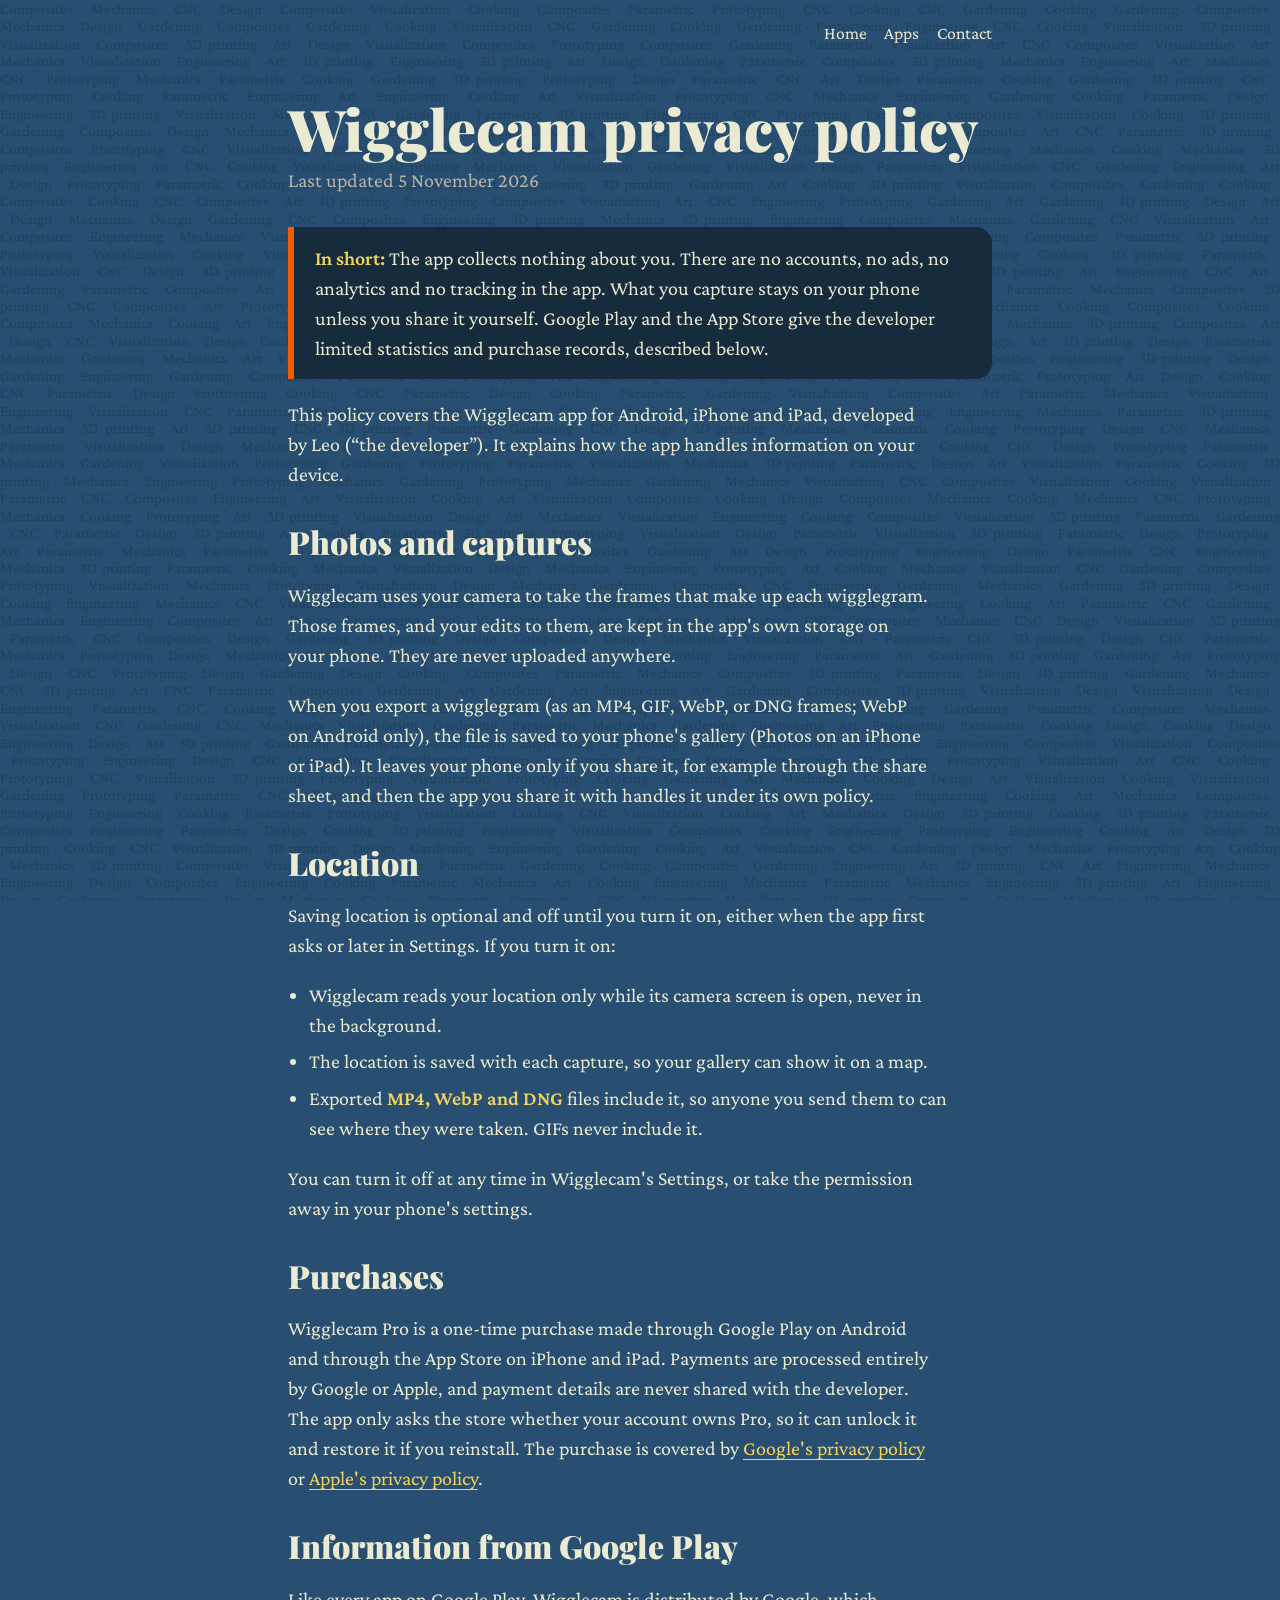
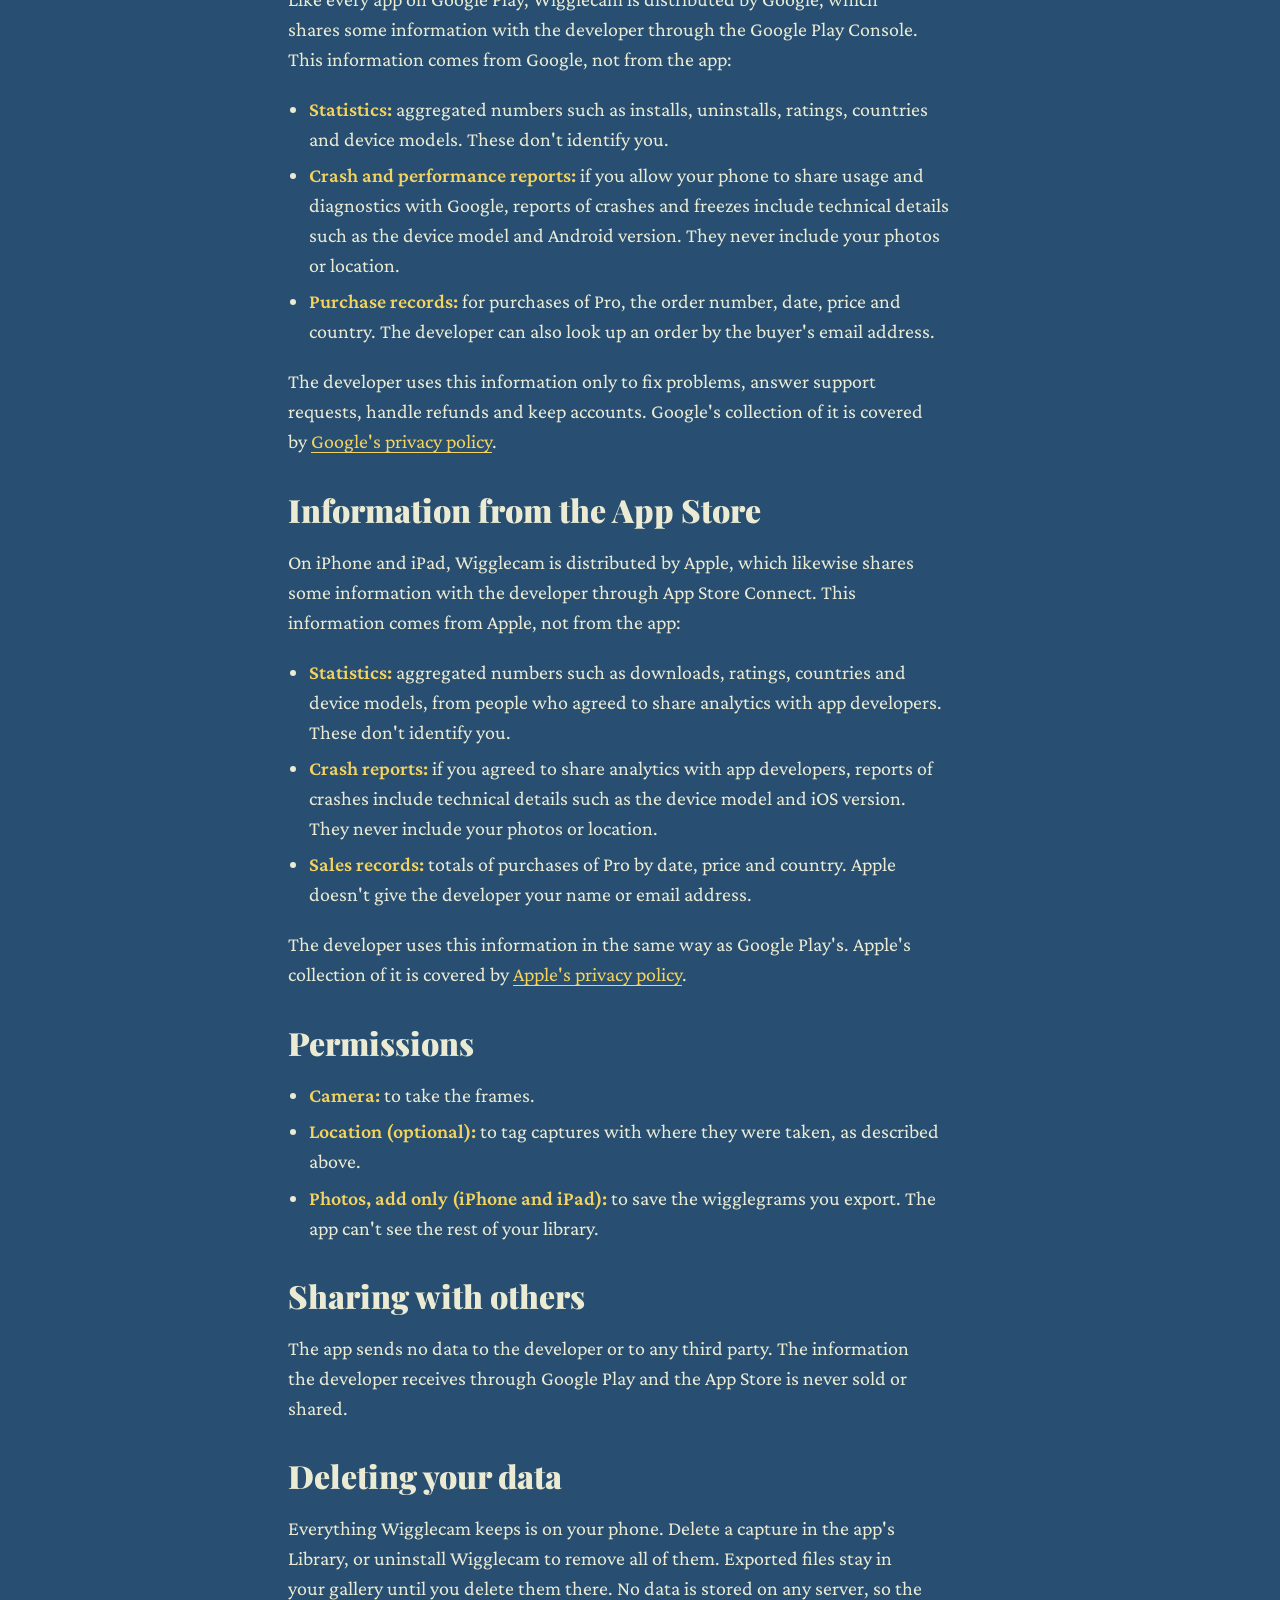
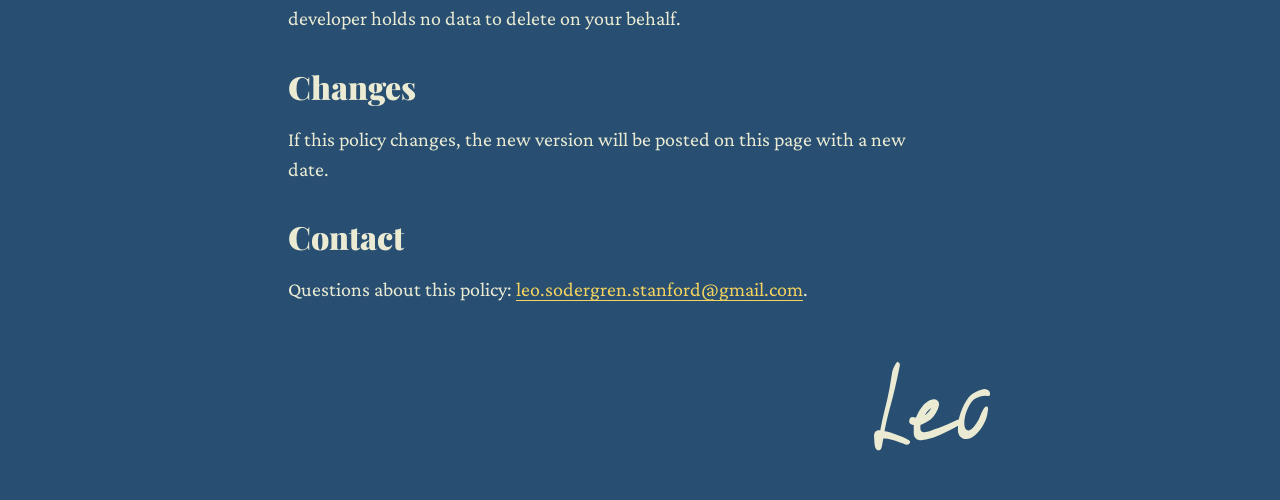
==== commit fca3939a: "Wigglecam's privacy policy covers iPhone and iPad" ====
--- a/wigglecam/privacy/index.html
+++ b/wigglecam/privacy/index.html
@@ -29,17 +29,17 @@
 
     <main>
       <h1>Wigglecam privacy policy</h1>
-      <p class="date">Last updated 6 October 2026</p>
+      <p class="date">Last updated 5 November 2026</p>
 
       <div class="summary">
-        <p><strong>In short:</strong> The app collects nothing about you. There are no accounts, no ads, no analytics and no tracking in the app. What you capture stays on your phone unless you share it yourself. Google Play gives the developer limited statistics and purchase records, described below.</p>
+        <p><strong>In short:</strong> The app collects nothing about you. There are no accounts, no ads, no analytics and no tracking in the app. What you capture stays on your phone unless you share it yourself. Google Play and the App Store give the developer limited statistics and purchase records, described below.</p>
       </div>
 
-      <p>This policy covers the Wigglecam app for Android, developed by Leo (“the developer”). It explains how the app handles information on your device.</p>
+      <p>This policy covers the Wigglecam app for Android, iPhone and iPad, developed by Leo (“the developer”). It explains how the app handles information on your device.</p>
 
       <h2>Photos and captures</h2>
       <p>Wigglecam uses your camera to take the frames that make up each wigglegram. Those frames, and your edits to them, are kept in the app's own storage on your phone. They are never uploaded anywhere.</p>
-      <p>When you export a wigglegram (as an MP4, GIF, WebP, or DNG frames), the file is saved to your phone's gallery. It leaves your phone only if you share it, for example through Android's share sheet, and then the app you share it with handles it under its own policy.</p>
+      <p>When you export a wigglegram (as an MP4, GIF, WebP, or DNG frames; WebP on Android only), the file is saved to your phone's gallery (Photos on an iPhone or iPad). It leaves your phone only if you share it, for example through the share sheet, and then the app you share it with handles it under its own policy.</p>
 
       <h2>Location</h2>
       <p>Saving location is optional and off until you turn it on, either when the app first asks or later in Settings. If you turn it on:</p>
@@ -48,10 +48,10 @@
         <li>The location is saved with each capture, so your gallery can show it on a map.</li>
         <li>Exported <strong>MP4, WebP and DNG</strong> files include it, so anyone you send them to can see where they were taken. GIFs never include it.</li>
       </ul>
-      <p>You can turn it off at any time in Wigglecam's Settings, or take the permission away in Android's settings.</p>
+      <p>You can turn it off at any time in Wigglecam's Settings, or take the permission away in your phone's settings.</p>
 
       <h2>Purchases</h2>
-      <p>Wigglecam Pro is a one-time purchase made through Google Play. Payments are processed entirely by Google Play, and payment details are never shared with the developer. The app only asks Google Play whether this Google account owns Pro, so it can unlock it and restore it if you reinstall. Google's handling of the purchase is covered by <a href="https://policies.google.com/privacy">Google's privacy policy</a>.</p>
+      <p>Wigglecam Pro is a one-time purchase made through Google Play on Android and through the App Store on iPhone and iPad. Payments are processed entirely by Google or Apple, and payment details are never shared with the developer. The app only asks the store whether your account owns Pro, so it can unlock it and restore it if you reinstall. The purchase is covered by <a href="https://policies.google.com/privacy">Google's privacy policy</a> or <a href="https://www.apple.com/legal/privacy/">Apple's privacy policy</a>.</p>
 
       <h2>Information from Google Play</h2>
       <p>Like every app on Google Play, Wigglecam is distributed by Google, which shares some information with the developer through the Google Play Console. This information comes from Google, not from the app:</p>
@@ -62,14 +62,24 @@
       </ul>
       <p>The developer uses this information only to fix problems, answer support requests, handle refunds and keep accounts. Google's collection of it is covered by <a href="https://policies.google.com/privacy">Google's privacy policy</a>.</p>
 
+      <h2>Information from the App Store</h2>
+      <p>On iPhone and iPad, Wigglecam is distributed by Apple, which likewise shares some information with the developer through App Store Connect. This information comes from Apple, not from the app:</p>
+      <ul>
+        <li><strong>Statistics:</strong> aggregated numbers such as downloads, ratings, countries and device models, from people who agreed to share analytics with app developers. These don't identify you.</li>
+        <li><strong>Crash reports:</strong> if you agreed to share analytics with app developers, reports of crashes include technical details such as the device model and iOS version. They never include your photos or location.</li>
+        <li><strong>Sales records:</strong> totals of purchases of Pro by date, price and country. Apple doesn't give the developer your name or email address.</li>
+      </ul>
+      <p>The developer uses this information in the same way as Google Play's. Apple's collection of it is covered by <a href="https://www.apple.com/legal/privacy/">Apple's privacy policy</a>.</p>
+
       <h2>Permissions</h2>
       <ul>
         <li><strong>Camera:</strong> to take the frames.</li>
         <li><strong>Location (optional):</strong> to tag captures with where they were taken, as described above.</li>
+        <li><strong>Photos, add only (iPhone and iPad):</strong> to save the wigglegrams you export. The app can't see the rest of your library.</li>
       </ul>
 
       <h2>Sharing with others</h2>
-      <p>The app sends no data to the developer or to any third party. The information the developer receives through Google Play is never sold or shared.</p>
+      <p>The app sends no data to the developer or to any third party. The information the developer receives through Google Play and the App Store is never sold or shared.</p>
 
       <h2>Deleting your data</h2>
       <p>Everything Wigglecam keeps is on your phone. Delete a capture in the app's Library, or uninstall Wigglecam to remove all of them. Exported files stay in your gallery until you delete them there. No data is stored on any server, so the developer holds no data to delete on your behalf.</p>
